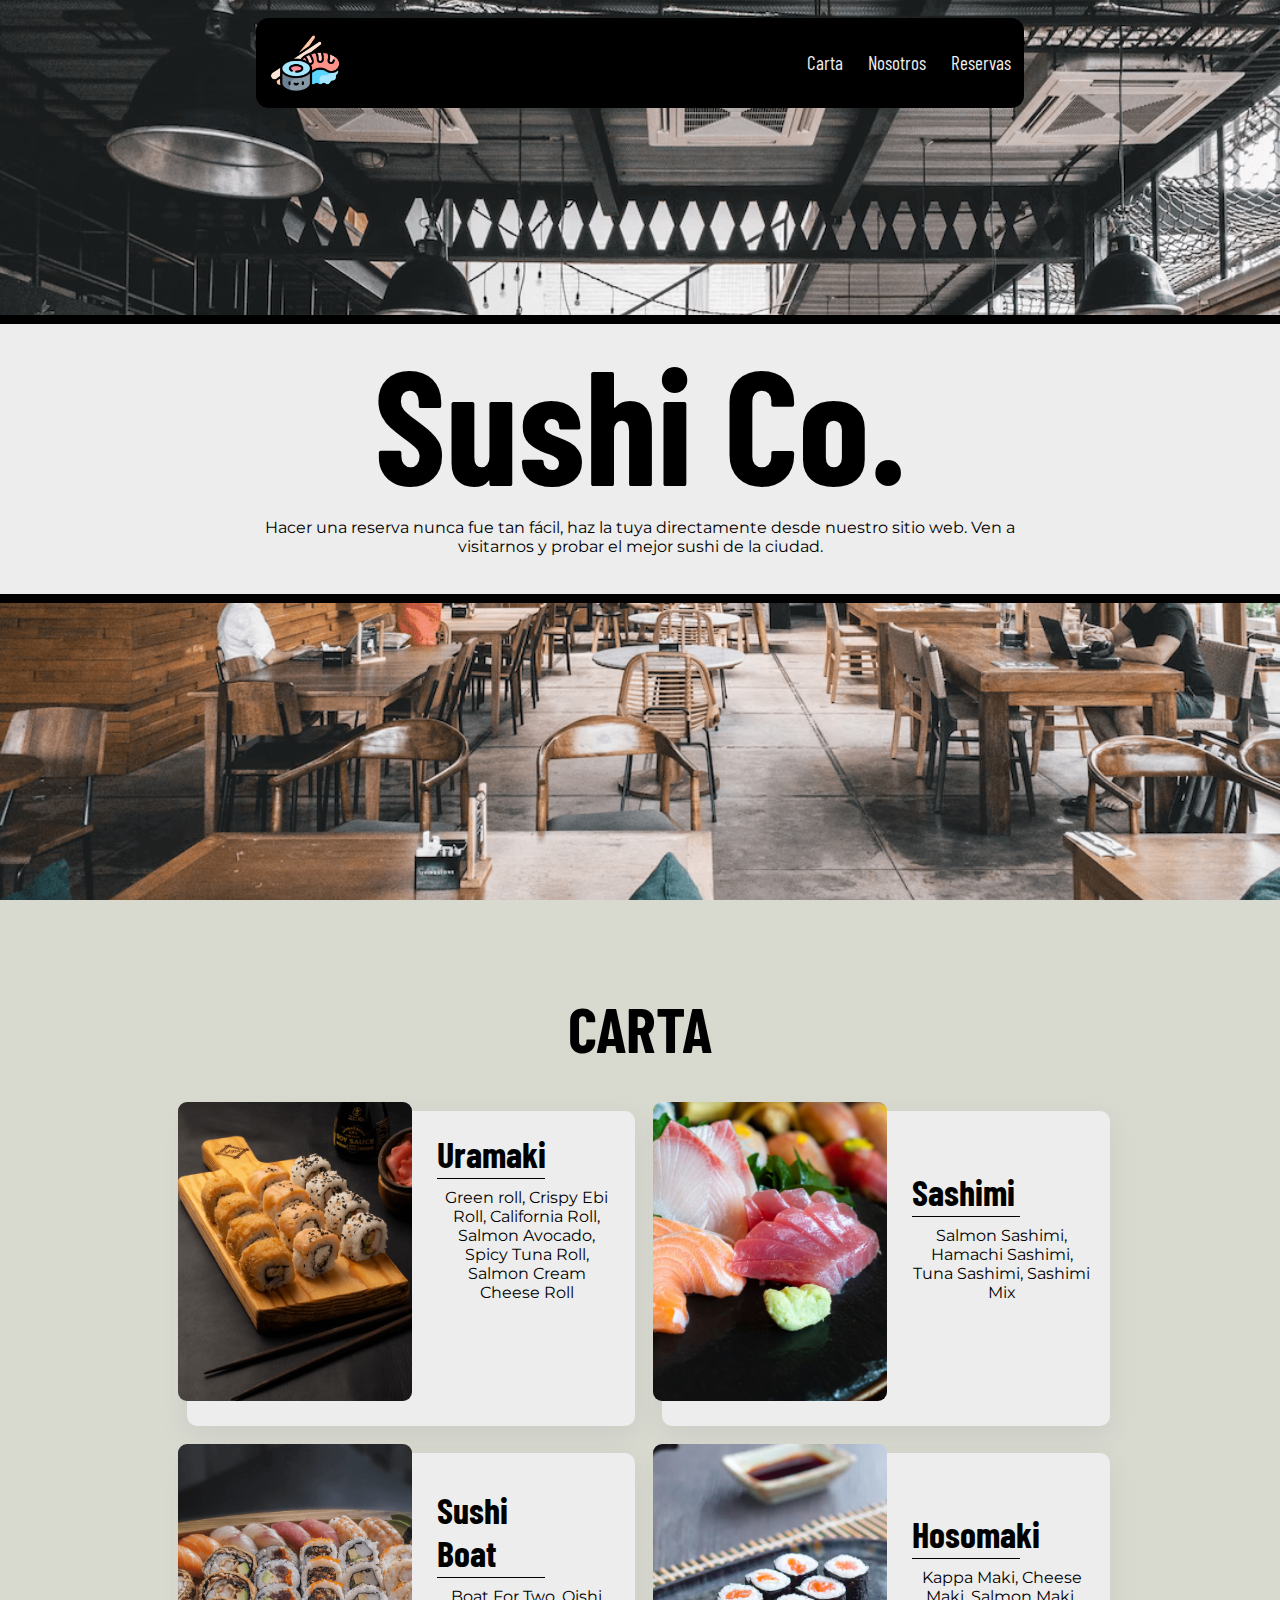
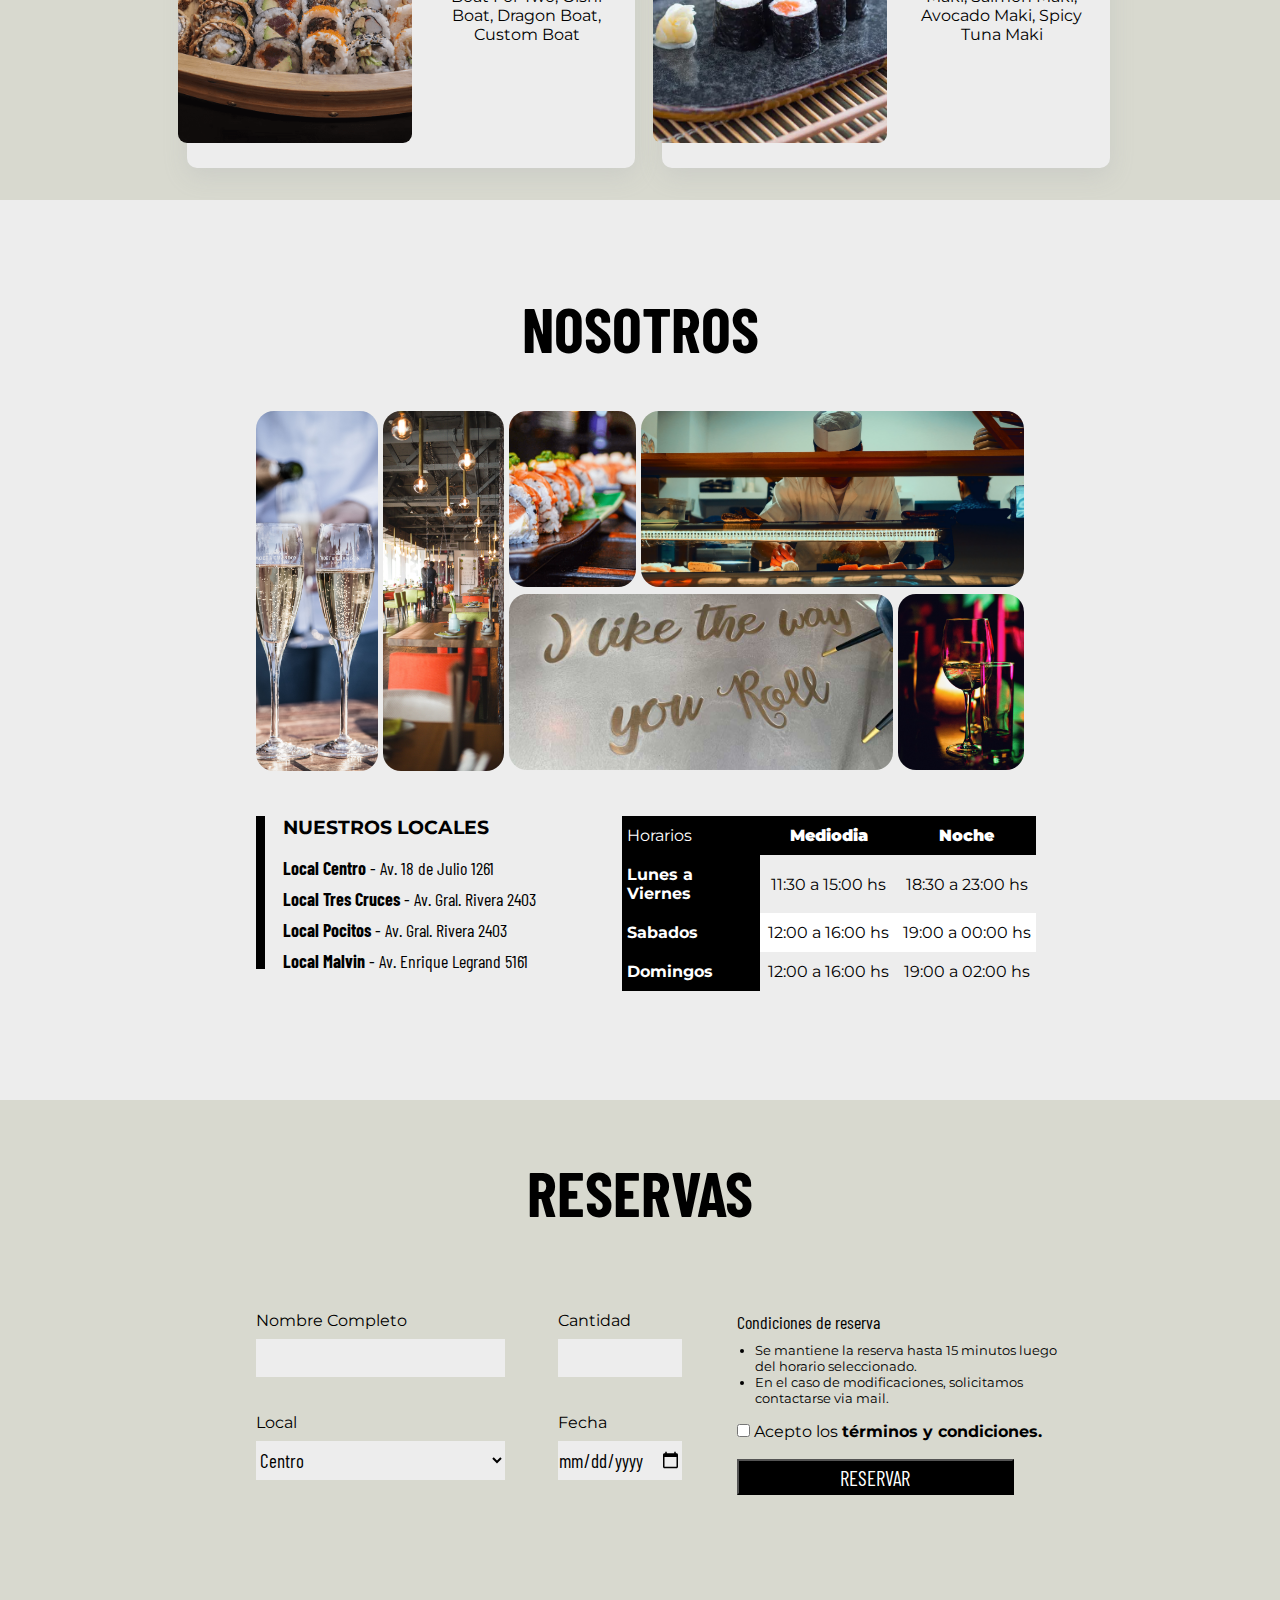
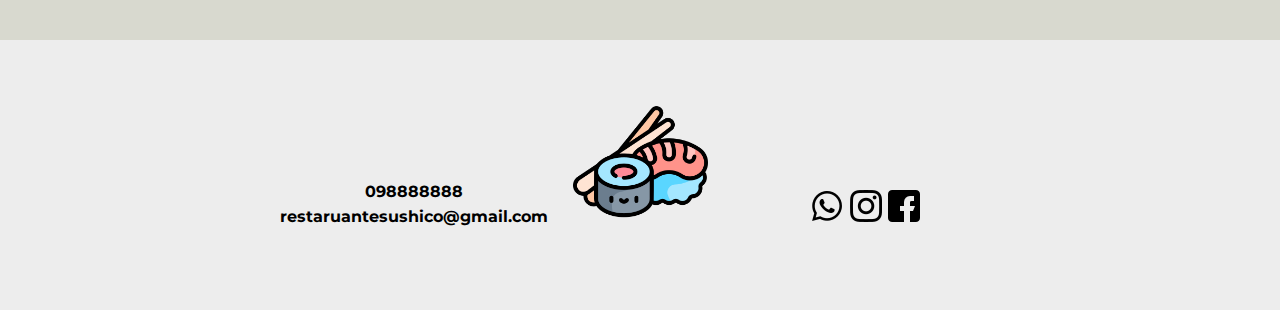
==== index.html @ 06eee98b "borro y dejo solo pagina" ====
<!DOCTYPE html>
<html lang="en">
<head>
  <meta charset="UTF-8">
  <meta http-equiv="X-UA-Compatible" content="IE=edge">
  <meta name="viewport" content="width=device-width, initial-scale=1.0">
  <link href="./css/styles.css" rel="stylesheet" type="text/css">
  <link href="https://fonts.googleapis.com/css2?family=Barlow+Condensed:wght@500;600&family=Montserrat:wght@200;300;400&display=swap" rel="stylesheet">
  <title>Sushi Co.</title>
  <link rel="icon" type="image/x-icon" href="./images/favicon.png">
</head>
<body>
    <section id="seccion1" class="seccion">
      <div class="contenedor">
        <nav>
          <a href="#seccion1">
            <img src="./images/favicon.png" alt="Logo de la empresa" title="Logo de la empresa">
          </a>
          <ul>
            <li>
              <a href="#seccion2">Carta</a>
            </li>
            <li>
              <a href="#seccion3">Nosotros</a>
            </li>
            <li>
              <a href="#seccion4">Reservas</a>
            </li>
          </ul>
        </nav>
        <h1>
          Sushi Co.
        </h1>
        <p>Hacer una reserva nunca fue tan fácil, haz la tuya directamente desde nuestro sitio web. Ven a visitarnos y probar el mejor sushi de la ciudad.</p>
      </div>
      <div id="franja">

      </div>
    </section>
    <section id="seccion2" class="seccion">
      <div class="contenedor">
        <h1>
          CARTA
        </h1>
        <div class="grid-productos">
          <article class="producto">
            <div class="producto-img">
              <img src="./images/uramaki.png" alt="Imagen ejemplo de sushi uramaki" title="Uramaki"">
            </div>
            <div class="producto-info">
              <h2>
                Uramaki
              </h2>
              <p>
                Green roll, Crispy Ebi Roll, California Roll, Salmon Avocado, Spicy Tuna Roll, Salmon Cream Cheese Roll
              </p>
            </div>
          </article>
          <article class="producto">
            <div class="producto-img">
              <img src="./images/sashimi.jpg" alt="Imagen ejemplo de sushi sashimi" title="Sashimi"">
            </div>
            <div class="producto-info">
              <h2>
                Sashimi
              </h2>
              <p>
                Salmon Sashimi, Hamachi Sashimi, Tuna Sashimi, Sashimi Mix
              </p>
            </div>            
          </article>
          <article class="producto">
            <div class="producto-img">
              <img src="./images/sushiboat.png" alt="Imagen ejemplo de nuestro barco de suhi" title="Sushi boat">
            </div>
            <div class="producto-info">
              <h2>
                Sushi Boat
              </h2>
              <p>
                Boat For Two, Oishi Boat, Dragon Boat, Custom Boat
              </p>
            </div>            
          </article>
          <article class="producto">
            <div class="producto-img">
              <img src="./images/hosomaki.png" alt="Imagen ejemplo de sushi hosomaki" title="Hosomaki">
            </div>
            <div class="producto-info">
              <h2>
                Hosomaki
              </h2>
              <p>
                Kappa Maki, Cheese Maki, Salmon Maki, Avocado Maki, Spicy Tuna Maki
              </p>
            </div>            
          </article>
        </div>
      </div>
    </section>
    <section id="seccion3" class="seccion">
      <div class="contenedor">
        <h1>
          NOSOTROS
        </h1>
        <section id="seccion3-sub1" class="sub-seccion">
          <div id="celda1">
            <div id="item1">
              <img src="./images/nos1.jpg" alt="Foto de dos copas de champagne">
            </div>
            <div id="item2">
              <img src="./images/nos2.jpg" alt="Foto de uno de nuestros restaurantes">
            </div>
          </div>
          <div id="celda2">
            <div id="item3">
              <img src="./images/nos3.png" alt="Foto de nuestro sushi">
            </div>
            <div id="item4">
              <img src="./images/nos4.jpg" alt="Foto de nuestra cocina">
            </div>
            <div id="item5">
              <img src="./images/nos5.jpg" alt="Foto de una decoracion en el piso de uno de nuestros restaurantes">
            </div>
            <div id="item6">
              <img src="./images/nos6.jpg" alt="Foto de una copa con champagne">
            </div>
          </div>
        </section>
        <section id="seccion3-sub2" class="sub-seccion">
          <div id="seccion3-sub2-item1">
            <h3>NUESTROS LOCALES</h3>
            <ul>
              <li><strong>Local Centro</strong> - Av. 18 de Julio 1261</li>
              <li><strong>Local Tres Cruces</strong> - Av. Gral. Rivera 2403</li>
              <li><strong>Local Pocitos</strong> - Av. Gral. Rivera 2403</li>
              <li><strong>Local Malvin</strong> - Av. Enrique Legrand 5161</li>
            </ul>
          </div>
          <div id="seccion3-sub2-item2">
            <table>
              <thead>
                <tr>
                  <th class="horariosTitulo fondoNegro"> Horarios</th>
                  <th class="fondoNegro"><strong>Mediodia</strong></th>
                  <th class="fondoNegro"><strong>Noche</strong></th>
                </tr>
              </thead>
              <tbody>
                <tr>
                  <td class="fondoNegro"><strong>Lunes a Viernes</strong></td>
                  <td class="horario">11:30 a 15:00 hs</td>
                  <td class="horario">18:30 a 23:00 hs</td>
                </tr>
                <tr>
                  <td class="fondoNegro"><strong>Sabados</strong></td>
                  <td class="horario" style="background-color: white;">12:00 a 16:00 hs</td>
                  <td class="horario" style="background-color: white;">19:00 a 00:00 hs</td>
                </tr>
                <tr>
                  <td class="fondoNegro"><strong>Domingos</strong></td>
                  <td class="horario">12:00 a 16:00 hs</td>
                  <td class="horario">19:00 a 02:00 hs</td>
                </tr>
              </tbody>
              </table>
          </div>
        </section>
      </div>
    </section>
    <section id="seccion4" class="seccion"> 
      <div class="contenedor">
        <h1>
          RESERVAS
        </h1>
        <section class="reserva">
          <form>
            <div class="form">
              <div class="item">
                <label for="nombre">Nombre Completo</label>
                <br>
                <input type="text" name="nombreCliente" id="nombre" required>
              </div>
              <div class="item">
                <label for="cantidad">Cantidad</label>
                <br>
                <input type="number" name="cantidadReserva" id="cantidad" required>
              </div>
              <div class="item">
                <label for="local">Local</label>
                <br>
                <select name="localReserva" id="local">
                  <option value="local1">Centro</option>
                  <option value="local2">Tres Cruces</option>
                  <option value="local3">Pocitos</option>
                  <option value="local4">Malvin</option>
                </select>
              </div>
              <div class="item">
                <label for="fecha">Fecha</label>
                <br>
                <input type="date" name="fechaReserva" id="fecha" required>
              </div>       
            </div>

            <div class="condiciones">
              <p>Condiciones de reserva</p>
              <ul>
                <li>Se mantiene la reserva hasta 15 minutos luego del horario seleccionado.</li>
                <li>En el caso de modificaciones, solicitamos contactarse via mail.</li>
              </ul>
              <input type="checkbox" name="aceptaTerminos" id="terminos">
              <label for="terminos">Acepto los <strong>términos y condiciones.</strong></label>
              <br>
              <button>
                RESERVAR
              </button>
            </div>
          </form>
        </section>
      </div>
    </section>
</body>
<footer>
  <div class="contenedor">
    <div class="datosContacto">
      <p><strong>098888888</strong></p>
      <p><strong>restaruantesushico@gmail.com</strong></p>
    </div>
    <div class="logoEmpresa">
      <a href="#seccion1">
        <img src="./images/favicon.png" alt="Logo de la empresa" title="Logo de la empresa">
      </a>
    </div>
    <div class="redesSociales">
      <div class="footerImg">
        <img src="./images/facebook.png" alt="Logotipo de facebook">
      </div>
      <div class="footerImg">
        <img src="./images/instagram.png" alt="Logotipo de instagram">
      </div>
      <div class="footerImg">
        <img src="./images/whatsapp.png" alt="Logotipo de whatsapp">
      </div>
    </div>
  </div>
</footer>
</html>
---- css/styles.css ----
* {
  margin: 0;
  padding: 0;
}

h1, h2, li {
  font-family: 'Barlow Condensed', sans-serif;
}

p, h3, table * {
  font-family: 'Montserrat', sans-serif;
}

.seccion{
  width: 100%;
  height: 100vh;
}

#seccion4 {
  height: 60vh;

}

footer {
  height: 30vh;
  background-color: #EDEDED;
}

.contenedor {
  height: 100%;
  width: 60vw;
  margin: auto;
}

#seccion1, #seccion3{
  background-color: #EDEDED;
 }
 
 #seccion2, #seccion4{
  background-color: #D8D9CF;
 }

nav {
  width: 60vw;
  height: 10vh;
  position: relative;
  top: 2vh;
  background-color: #000000;
  border-radius: 1vw;
  font-size: larger;
}

nav img {
  height: 80%;
  margin: auto 1vw;
}

nav img, nav ul{
  position: absolute;
  top: 0;
  bottom: 0;
}

nav ul {
  height: 50%;
  width: 30%;
  right: 0;
  margin: auto 0;
  text-align: center;
}

a {
  color: #EDEDED;
  text-decoration: none;
}

a:hover{
  color: #FF8787;
}

nav ul li {
  list-style: none;
  display: inline-block;
  padding: 10px;
}

#seccion1 {
  background-image: url("/images/background.png");
  background-size: cover;
}

#franja {
  position: absolute;
  top: 35vh;
  height: 30vh;
  width: 100%;
  background-color: #EDEDED;
  border-top: 1vh solid black;
  border-bottom: 1vh solid black;
}

#seccion1 p {
  z-index: 1;
  position: relative;
  top: 26%;
  text-align: center;
}

#seccion1 h1 {
  z-index: 1;
  position: relative;
  top: 26%;
  text-align: center;
  font-size: 18vh;
}

#seccion2 h1, #seccion3 h1, #seccion4 h1 {
  width: 100%;
  position: relative;
  top: 10%;
  text-align: center;
  font-size: 7vh;
}

.grid-productos {
  position: relative;
  top: 15%;
  left: -9%;
  display: grid;
  grid-template-columns: 35vw 35vw;
  grid-template-rows: 35vh 35vh;
  gap: 3vh 3vh;
}

.producto {
  display: inline-block;
  background-color: #EDEDED;
  border-radius: 10px;
  box-shadow: rgba(149, 157, 165, 0.2) 0px 8px 24px;
}

.producto-img img {
 height: 95%;
 width: 95%;
 margin: -1vh;
 object-fit: cover;
 border-radius: 1vh;
} 

.producto-img {
  display: inline-block;
  width: 55%;
  height: 100%;
}

.producto-info {
  width: 40%;
  display: inline-block;
  text-align: center;
  position: relative;
  top: -30%;
}

.producto-info h2 {
  width: 60%;
  text-align: left;
  font-weight: bolder;
  font-size: 4vh;
  border-bottom: 1px solid black;
  padding-bottom: 3px;
}

.producto-info p {
  width: 100%;
  margin-top: 1vh;
}

#seccion3-sub1 {
  height: 40vh;
  width: 60vw;
  position: relative;
  top: 15%;
  display: flex;
}

#celda1 {
  height: 100%;
  width: 33%;
  display: grid;
  grid-template-columns: 48% 48%;
  gap: 2%;
}

#celda2 {
  height: 100%;
  width: 67%;
  display: inline-flex;
  flex-wrap: wrap;
}

#item3, #item6 {
  height: 49%;
  width: 24.5%;
}

#item3, #item5{
  margin-right: 1%;
}

#item3, #item4 {
  margin-bottom: 1%;
}

#item4, #item5 { 
  height: 49%;
  width: 74.5%;
}

.sub-seccion img {
  height: 100%;
  width: 100%;
  object-fit: cover;
  border-radius: 2vh;
}

#item5 img {
  object-position: 10% 20%;
}

#item4 img {
  object-position: 0 90%;
}

#seccion3-sub2 {
  height: 17vh;
  width: 60vw;
  position: relative;
  top: 20%;
  display: inline-flex;
} 

#seccion3-sub2-item1 {
  height: 100%;
  width: 40%;
  border-left: 1vh solid black;
}

#seccion3-sub2-item1 h3 {
  margin-left: 2vh;
}

#seccion3-sub2-item1 li {
  list-style: none;
  margin-bottom: 1vh;
  font-size: large;
}

#seccion3-sub2-item1 ul {
  margin-left: 2vh;
  margin-top: 2vh;
}

#seccion3-sub2-item2 table {
  height: 100%;
  position: relative;
  left: 12%;
  border-spacing: 0;
  color: white;
}

#seccion3-sub2-item2 td {
  padding: 10px 5px;
}

#seccion3-sub2-item2 th {
  width: 10vw;
  padding: 10px 5px;
}

.horariosTitulo {
  font-weight: 400;
  text-align: left;
}

.fondoNegro {
  background-color: black;
}

.horario {
  color: black;
  text-align: center;
  font-size: medium;
}

.reserva {
  height: 40%;
  width: 100%;
  display: inline;
  position: relative;
  top: 25%;
}

.reserva .form {
  height: 20vh;
  width: 60%;
  float: left;
  display: grid;
  grid-template-columns: 60% 30%;
  gap: 2vw;
}

.reserva .form label {
  font-family: 'Montserrat', sans-serif;
  font-size: medium;
}

.reserva .form input,  .reserva .form select{
  height: 50%;
  width: 90%;
  margin-top: 1vh;
  font-family: 'Barlow Condensed', sans-serif;
  font-size: larger;
  background-color: #EDEDED;
  border-style: none;
}

.reserva .condiciones {
  height: 20vh;
  width: 40%;
  float: right;
  position: relative;
  left: 5%;
}

.reserva .condiciones p {
  margin: 0 0 1vh -2vh;
  font-family: 'Barlow Condensed', sans-serif;
  font-size: large;
}

.reserva .condiciones li {
  font-family: 'Montserrat', sans-serif;
  font-size: small;
}

.reserva .condiciones input {
  margin: 2vh 0 0 -2vh;
  accent-color: black;
}

.reserva .condiciones label {
  font-family: 'Montserrat', sans-serif;
  font-size: medium;
}

.reserva .condiciones button {
  height: 4vh;
  width: 90%;
  margin: 2vh 0 0 -2vh;
  background-color: black;
  color: white;
  font-family: 'Barlow Condensed', sans-serif;
  font-size: 2.3vh;
  cursor: pointer;
}

footer .contenedor {
  display: flex;
}

.datosContacto, .redesSociales {
  display: flex;
  width: 50%;
  height: 70%;
}

.datosContacto {
  flex-direction: column;
  justify-content: end;
  align-items: center;
}

.redesSociales {
  flex-direction: row-reverse;
  justify-content: center;
  align-items: flex-end;
}

.logoEmpresa img {
  margin-top: 40%;
  height: 50%;
}

.datosContacto p {
  text-align: center;
  margin: 1%;
}

.footerImg {
  margin: 1%;
}
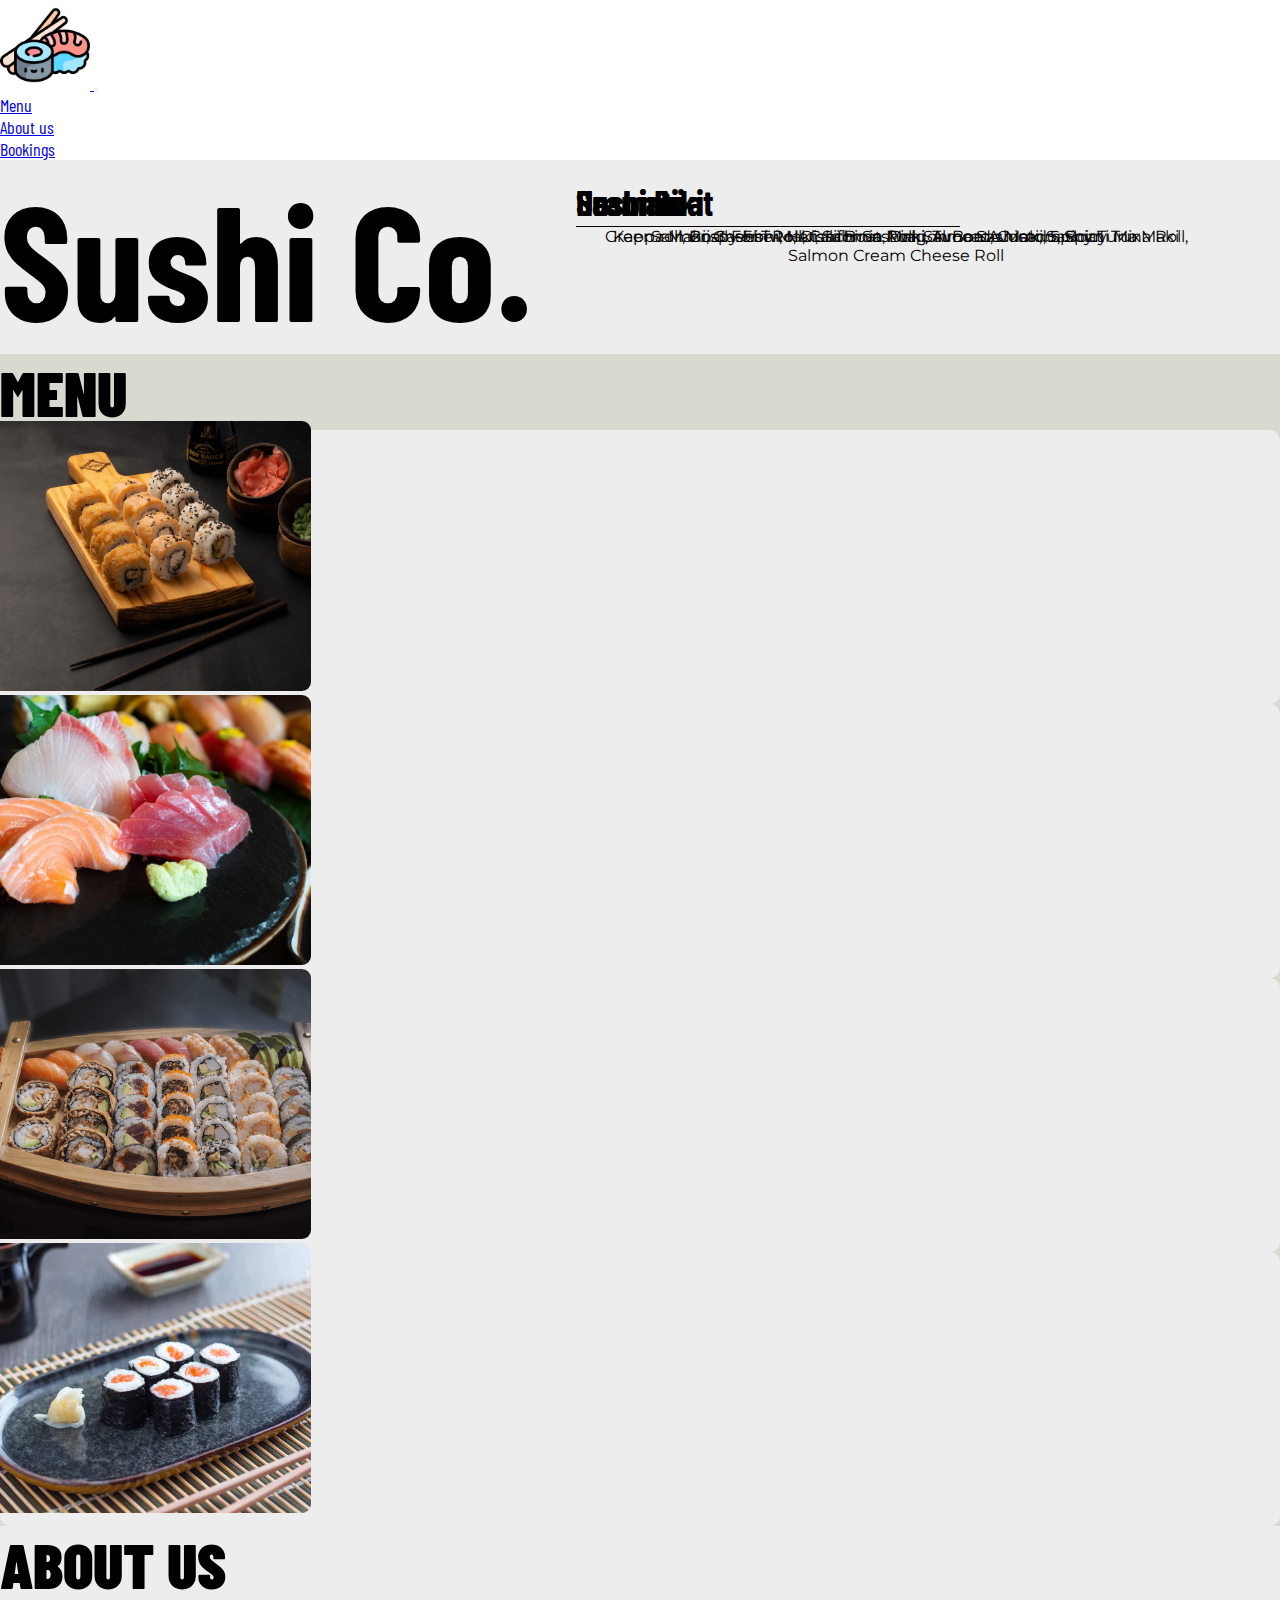
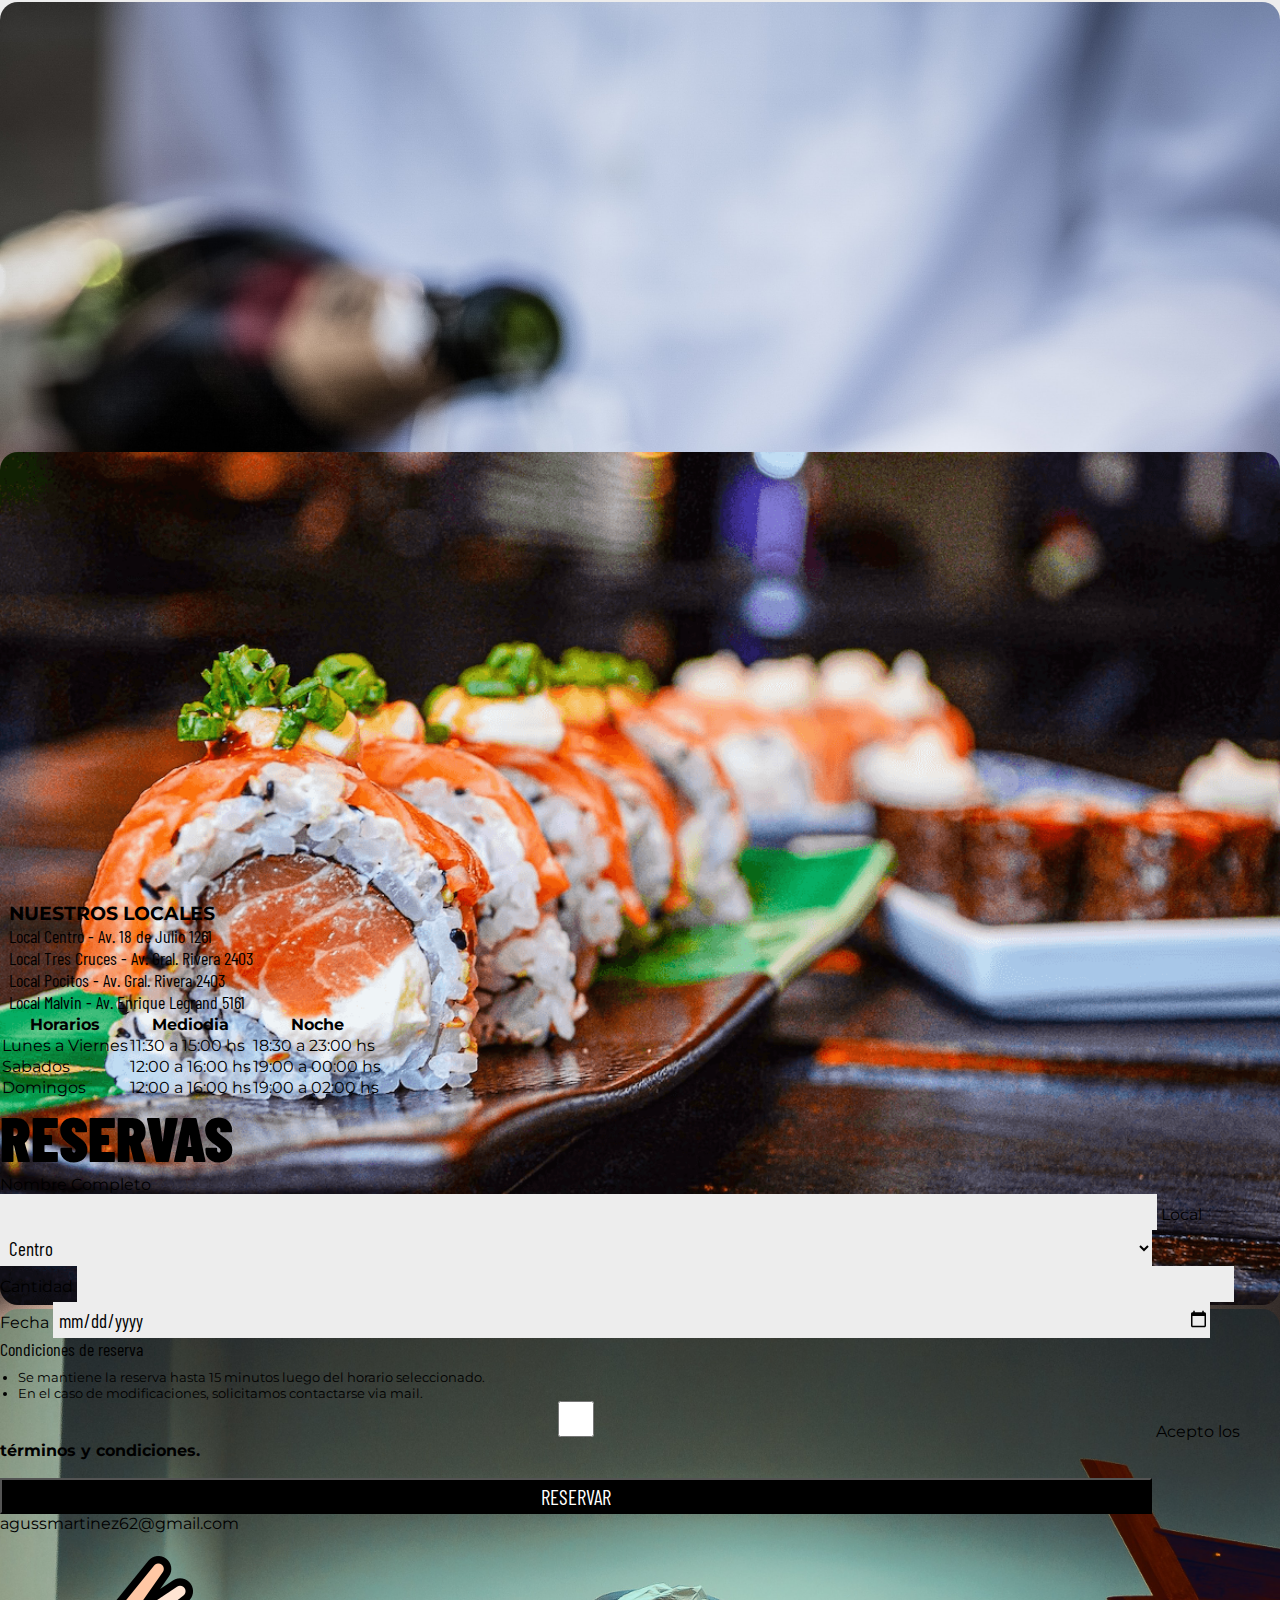
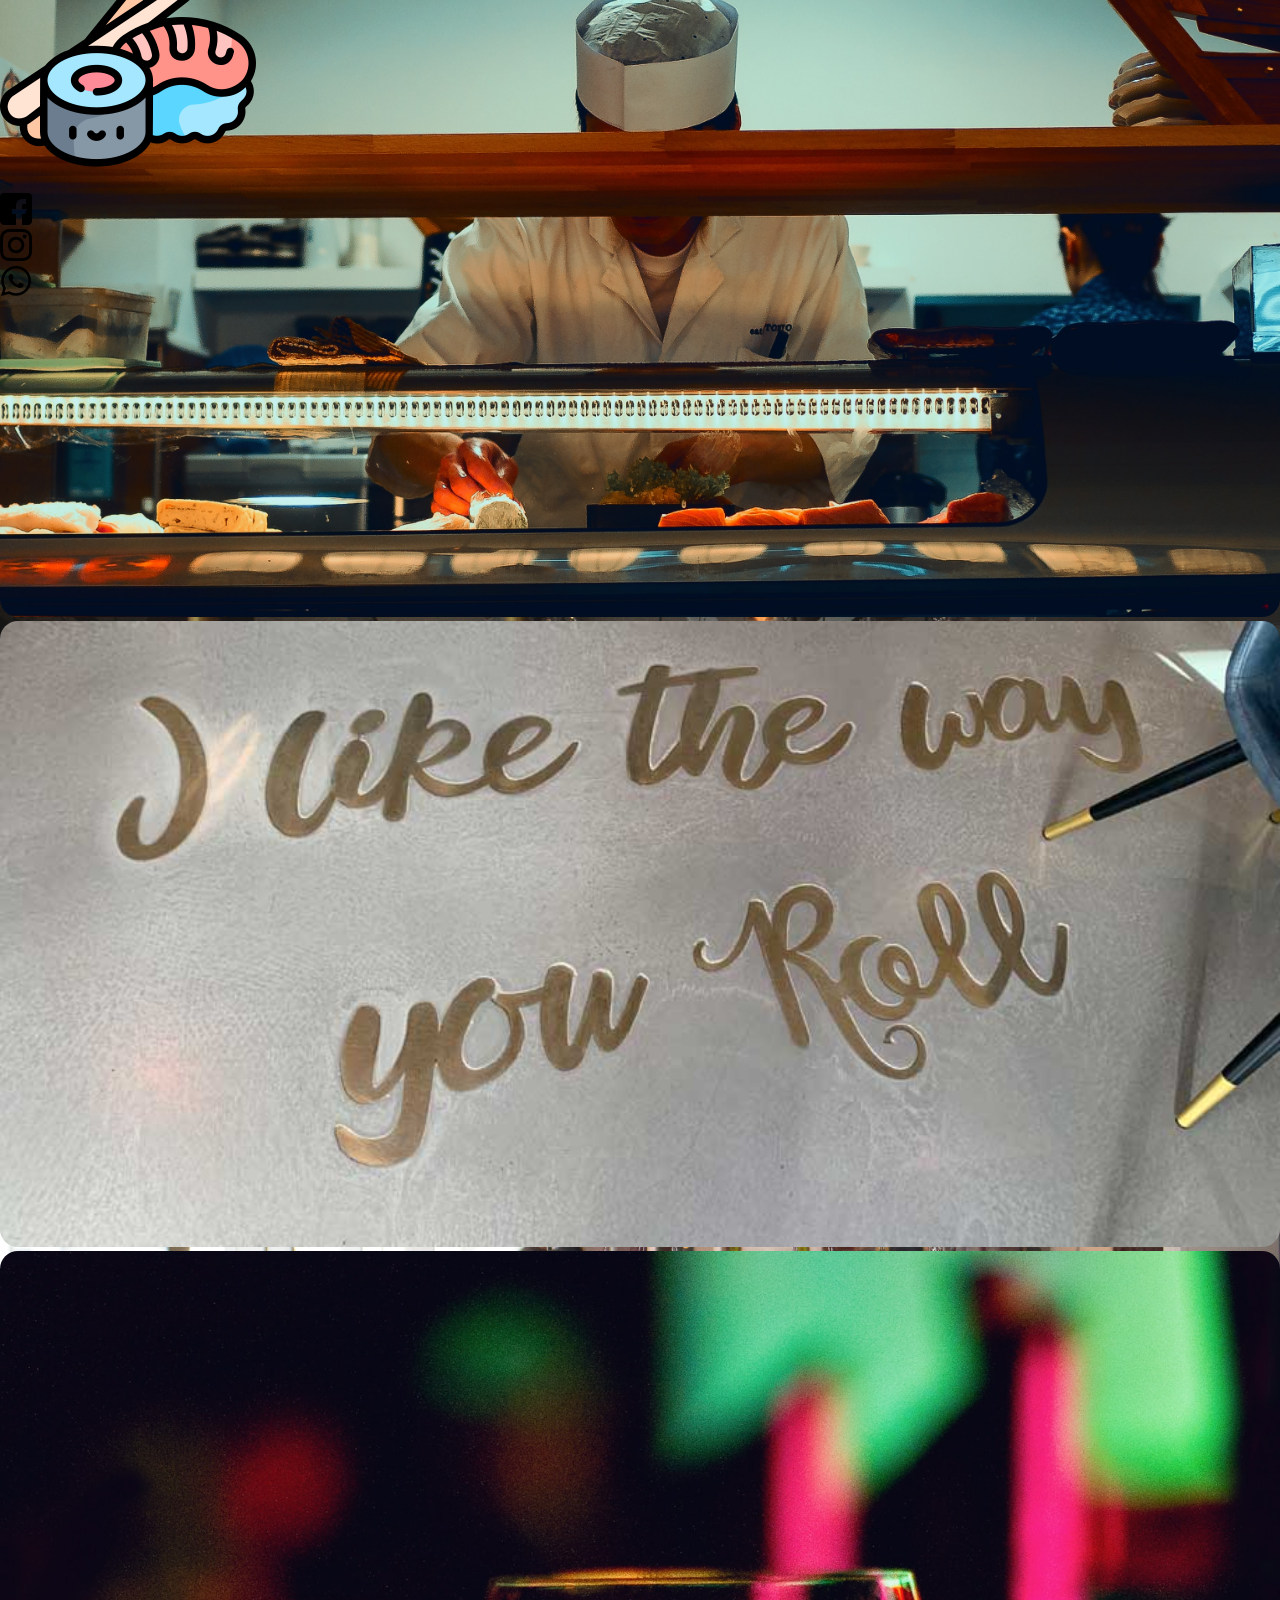
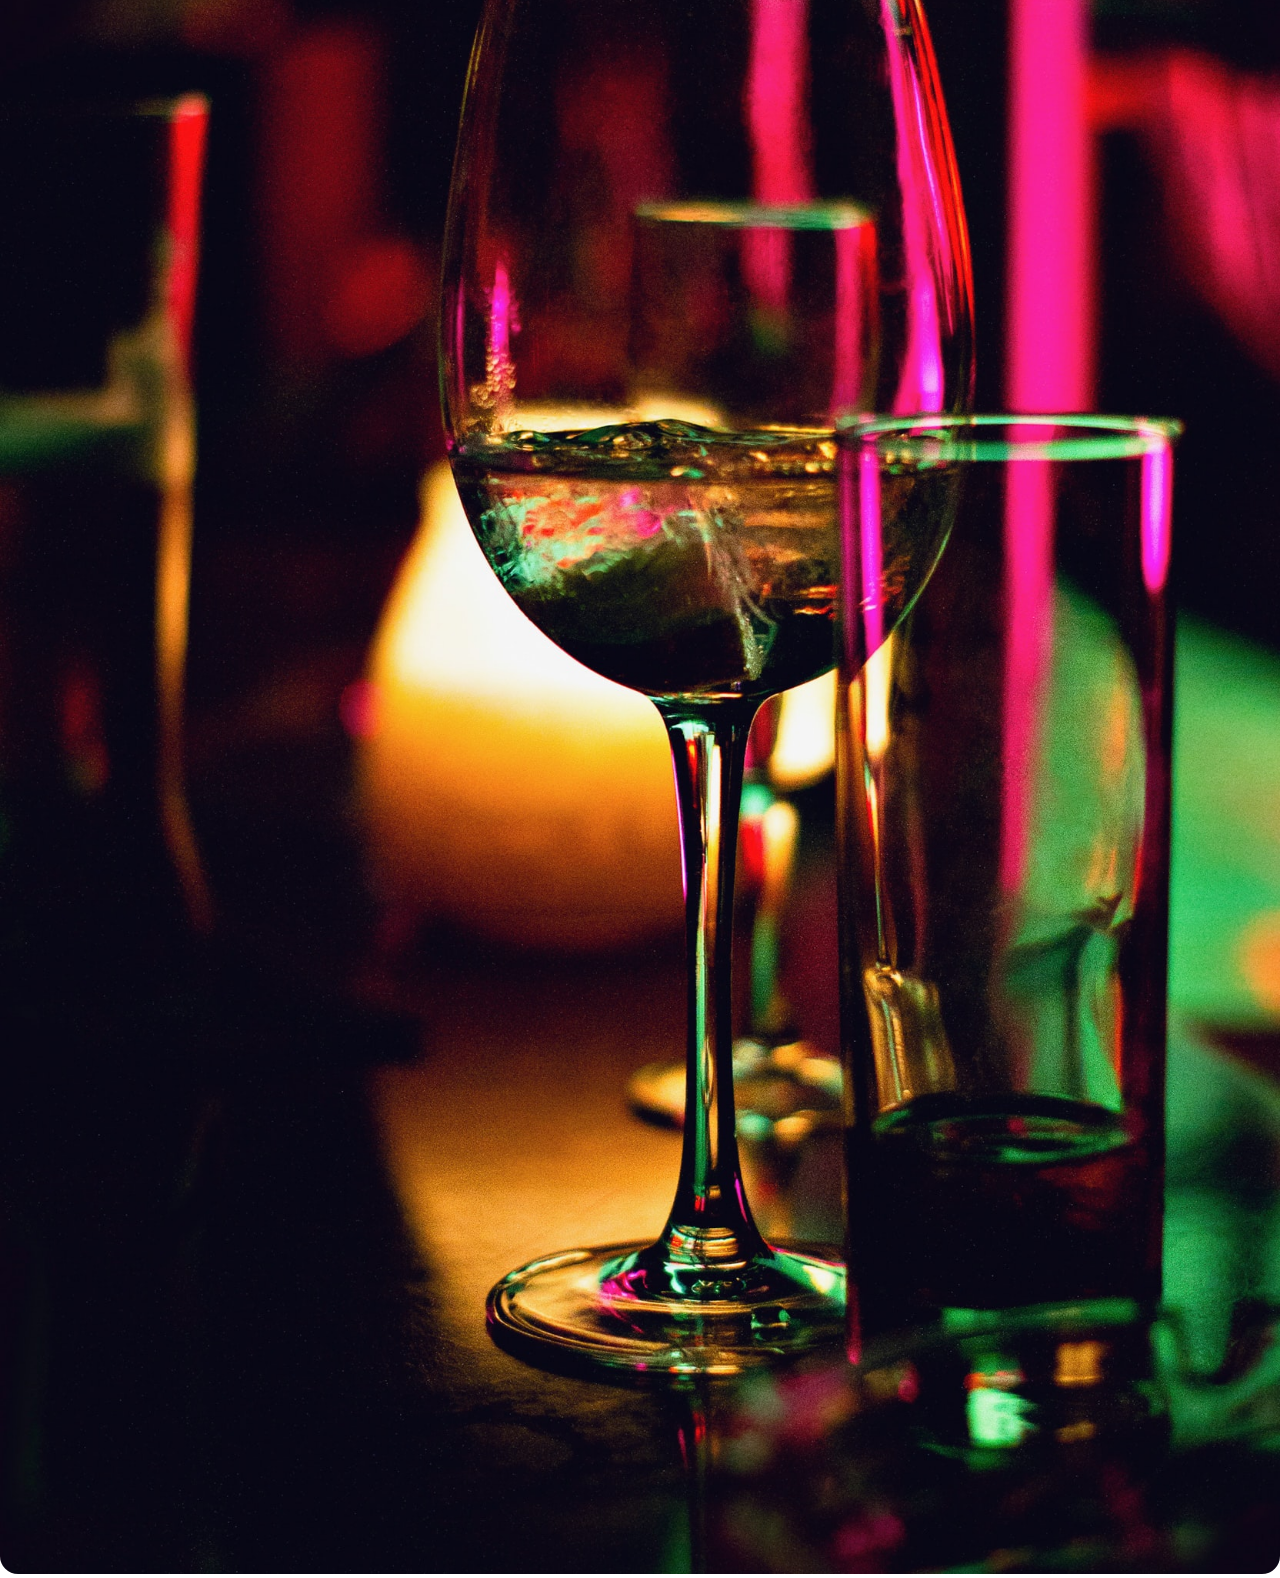
==== commit 54e00009: "termino responsive" ====
--- a/index.html
+++ b/index.html
@@ -4,245 +4,246 @@
   <meta charset="UTF-8">
   <meta http-equiv="X-UA-Compatible" content="IE=edge">
   <meta name="viewport" content="width=device-width, initial-scale=1.0">
-  <link href="./css/styles.css" rel="stylesheet" type="text/css">
+  <meta name="description" content="Agustin Martinez Portfolio" />
+  <meta name="author" content="Agustin Martinez" />
+  <link rel="preconnect" href="https://fonts.googleapis.com" />
+
+  <link rel="stylesheet" href="https://cdn.jsdelivr.net/npm/bootstrap@5.2.3/dist/css/bootstrap.min.css" integrity="sha384-rbsA2VBKQhggwzxH7pPCaAqO46MgnOM80zW1RWuH61DGLwZJEdK2Kadq2F9CUG65" crossorigin="anonymous">
+  <link rel="stylesheet" href="https://cdn.jsdelivr.net/npm/bootstrap-icons@1.8.1/font/bootstrap-icons.css" />
+  <link rel="stylesheet" href="./css/styles.css" type="text/css">
+
   <link href="https://fonts.googleapis.com/css2?family=Barlow+Condensed:wght@500;600&family=Montserrat:wght@200;300;400&display=swap" rel="stylesheet">
   <title>Sushi Co.</title>
+  
   <link rel="icon" type="image/x-icon" href="./images/favicon.png">
 </head>
-<body>
-    <section id="seccion1" class="seccion">
-      <div class="contenedor">
-        <nav>
-          <a href="#seccion1">
-            <img src="./images/favicon.png" alt="Logo de la empresa" title="Logo de la empresa">
-          </a>
-          <ul>
-            <li>
-              <a href="#seccion2">Carta</a>
-            </li>
-            <li>
-              <a href="#seccion3">Nosotros</a>
-            </li>
-            <li>
-              <a href="#seccion4">Reservas</a>
-            </li>
+<body class="d-flex flex-column h-100">
+  <nav class="navbar navbar-expand-md pt-3 position-absolute w-100">
+    <div id="nav" class="container w-75 px-5 bg-black rounded-5">
+        <a class="navbar-brand" href="index.html"><img src="./images/favicon.png" class="img-fluid" alt="image containing company logo" title="company logo"> </a>
+        <button class="navbar-toggler bg-light" type="button" data-bs-toggle="collapse" data-bs-target="#navbarSupportedContent" aria-controls="navbarSupportedContent" aria-expanded="false" aria-label="Toggle navigation"><span class="navbar-toggler-icon"></span></button>
+        <div class="collapse navbar-collapse" id="navbarSupportedContent">
+          <ul class="navbar-nav ms-auto mb-2 mb-md-0 small fw-bolder">
+            <li class="nav-item px-2 px-lg-4"><a id="nav-link" class="nav-link text-light" href="#menu">Menu</a></li>
+            <li class="nav-item px-2 px-lg-4"><a class="nav-link text-light" href="#aboutus">About us</a></li>
+            <li class="nav-item px-2 px-lg-4"><a class="nav-link text-light" href="#bookings">Bookings</a></li>
           </ul>
-        </nav>
-        <h1>
-          Sushi Co.
-        </h1>
-        <p>Hacer una reserva nunca fue tan fácil, haz la tuya directamente desde nuestro sitio web. Ven a visitarnos y probar el mejor sushi de la ciudad.</p>
-      </div>
-      <div id="franja">
-
-      </div>
-    </section>
-    <section id="seccion2" class="seccion">
-      <div class="contenedor">
-        <h1>
-          CARTA
-        </h1>
-        <div class="grid-productos">
-          <article class="producto">
-            <div class="producto-img">
-              <img src="./images/uramaki.png" alt="Imagen ejemplo de sushi uramaki" title="Uramaki"">
-            </div>
-            <div class="producto-info">
-              <h2>
-                Uramaki
-              </h2>
-              <p>
-                Green roll, Crispy Ebi Roll, California Roll, Salmon Avocado, Spicy Tuna Roll, Salmon Cream Cheese Roll
-              </p>
-            </div>
-          </article>
-          <article class="producto">
-            <div class="producto-img">
-              <img src="./images/sashimi.jpg" alt="Imagen ejemplo de sushi sashimi" title="Sashimi"">
-            </div>
-            <div class="producto-info">
-              <h2>
-                Sashimi
-              </h2>
-              <p>
-                Salmon Sashimi, Hamachi Sashimi, Tuna Sashimi, Sashimi Mix
-              </p>
-            </div>            
-          </article>
-          <article class="producto">
-            <div class="producto-img">
-              <img src="./images/sushiboat.png" alt="Imagen ejemplo de nuestro barco de suhi" title="Sushi boat">
-            </div>
-            <div class="producto-info">
-              <h2>
-                Sushi Boat
-              </h2>
-              <p>
-                Boat For Two, Oishi Boat, Dragon Boat, Custom Boat
-              </p>
-            </div>            
-          </article>
-          <article class="producto">
-            <div class="producto-img">
-              <img src="./images/hosomaki.png" alt="Imagen ejemplo de sushi hosomaki" title="Hosomaki">
-            </div>
-            <div class="producto-info">
-              <h2>
-                Hosomaki
-              </h2>
-              <p>
-                Kappa Maki, Cheese Maki, Salmon Maki, Avocado Maki, Spicy Tuna Maki
-              </p>
-            </div>            
-          </article>
-        </div>
-      </div>
-    </section>
-    <section id="seccion3" class="seccion">
-      <div class="contenedor">
-        <h1>
-          NOSOTROS
-        </h1>
-        <section id="seccion3-sub1" class="sub-seccion">
-          <div id="celda1">
-            <div id="item1">
-              <img src="./images/nos1.jpg" alt="Foto de dos copas de champagne">
-            </div>
-            <div id="item2">
-              <img src="./images/nos2.jpg" alt="Foto de uno de nuestros restaurantes">
-            </div>
-          </div>
-          <div id="celda2">
-            <div id="item3">
-              <img src="./images/nos3.png" alt="Foto de nuestro sushi">
-            </div>
-            <div id="item4">
-              <img src="./images/nos4.jpg" alt="Foto de nuestra cocina">
-            </div>
-            <div id="item5">
-              <img src="./images/nos5.jpg" alt="Foto de una decoracion en el piso de uno de nuestros restaurantes">
-            </div>
-            <div id="item6">
-              <img src="./images/nos6.jpg" alt="Foto de una copa con champagne">
-            </div>
-          </div>
-        </section>
-        <section id="seccion3-sub2" class="sub-seccion">
-          <div id="seccion3-sub2-item1">
-            <h3>NUESTROS LOCALES</h3>
-            <ul>
-              <li><strong>Local Centro</strong> - Av. 18 de Julio 1261</li>
-              <li><strong>Local Tres Cruces</strong> - Av. Gral. Rivera 2403</li>
-              <li><strong>Local Pocitos</strong> - Av. Gral. Rivera 2403</li>
-              <li><strong>Local Malvin</strong> - Av. Enrique Legrand 5161</li>
+        </div>
+    </div>
+  </nav>
+  <header class="vh-100 d-flex flex-column vh-100 justify-content-center align-items-center">
+    <div class="d-flex flex-column justify-content-center align-items-center h-25 w-100 border-top border-bottom border-dark border-5">
+      <h1>Sushi Co.</h1>
+    </div>
+  </header>
+  <section id="menu">
+    <h1 class="col text-center py-5">
+      MENU
+    </h1>
+    <div class="container">
+      <div class="row row-cols-1 row-cols-lg-2 mb-lg-4 flex-lg-nowrap gap-3">
+        <article class="card col mb-4 mb-lg-0 d-inline-block p-0">
+          <div class="producto-img float-start">
+            <img class="img-fluid align-baseline" src="./images/uramaki.png" alt="Imagen ejemplo de sushi uramaki" title="Uramaki">
+          </div>
+          <div class="producto-info float-end">
+            <h2>
+              Uramaki
+            </h2>
+            <p>
+              Green roll, Crispy Ebi Roll, California Roll, Salmon Avocado, Spicy Tuna Roll, Salmon Cream Cheese Roll
+            </p>
+          </div>
+        </article>
+        <article class="card col mb-4 mb-lg-0 d-inline-block p-0">
+          <div class="producto-img float-start">
+            <img class="img-fluid align-baseline" src="./images/sashimi.jpg" alt="Imagen ejemplo de sushi sashimi" title="Sashimi">
+          </div>
+          <div class="producto-info float-end">
+            <h2>
+              Sashimi
+            </h2>
+            <p>
+              Salmon Sashimi, Hamachi Sashimi, Tuna Sashimi, Sashimi Mix
+            </p>
+          </div>  
+        </article>
+      </div>
+
+      <div class="row row-cols-1 row-cols-lg-2 mb-5 flex-lg-nowrap gap-3">
+        <article class="card col mb-4 mb-lg-0 d-inline-block p-0">
+          <div class="producto-img float-start">
+            <img class="img-fluid align-baseline" src="./images/sushiboat.png" alt="Imagen ejemplo de nuestro barco de suhi" title="Sushi boat">
+          </div>
+          <div class="producto-info float-end">
+            <h2>
+              Sushi Boat
+            </h2>
+            <p>
+              Boat For Two, Oishi Boat, Dragon Boat, Custom Boat
+            </p>
+          </div> 
+        </article>
+        <article class="card col mb-5 mb-lg-0 d-inline-block p-0">
+          <div class="producto-img float-start">
+            <img class="img-fluid align-baseline" src="./images/hosomaki.png" alt="Imagen ejemplo de sushi hosomaki" title="Hosomaki">
+          </div>
+          <div class="producto-info float-end">
+            <h2>
+              Hosomaki
+            </h2>
+            <p>
+              Kappa Maki, Cheese Maki, Salmon Maki, Avocado Maki, Spicy Tuna Maki
+            </p>
+          </div>
+        </article>
+      </div>
+      
+    </div>
+    
+  </section>
+  <section id="aboutus" class="">
+    <h1 class="col text-center py-5">
+      ABOUT US
+    </h1>
+    <div class="container">
+      <div class="row">
+        <div class="col-12 col-lg-4 row mb-4 mb-lg-0">
+          <div class="col-6">
+            <img class="img-fluid h-100" src="./images/nos1.jpg" alt="Two champagne glasses">
+          </div>
+          <div class="col-6">
+            <img class="img-fluid h-100" src="./images/nos2.jpg" alt="Photo taken in one of our restaurants">
+          </div>
+        </div>
+        <div class="col-12 col-lg-8">
+          <div class="col-12 row h-50 mb-4 mb-lg-0 pb-lg-2">
+            <div class="col-4  h-100">
+              <img class="img-fluid h-100" src="./images/nos3.png" alt="Picture of our sushi">
+            </div>
+            <div class="col-8  h-100">
+              <img class="img-fluid h-100" src="./images/nos4.jpg" alt="Picture of our kitchen">
+            </div>
+          </div>
+          <div class="col-12 row h-50 pt-lg-2">
+            <div class="col-8  h-100">
+              <img class="img-fluid h-100" src="./images/nos5.jpg" alt="Floor decoration in one of our restaurants">
+            </div>
+            <div class="col-4 h-100">
+              <img class="img-fluid h-100" src="./images/nos6.jpg" alt="Champagne glass picture">
+            </div>
+          </div>
+        </div>
+      </div>
+      <div class="row my-5">
+        <div class="row">
+          <div id="nuestros-locales" class="col-12 col-lg-6 d-flex flex-column justify-content-between mt-3 mt-lg-0 mb-sm-5 mb-lg-0 ms-sm-2 ms-lg-0">
+            <h3 class="fw-bolder">NUESTROS LOCALES</h3>
+            <ul class="list-unstyled mb-0">
+              <li class="fw-bolder">Local Centro - Av. 18 de Julio 1261</li>
+              <li class="fw-bolder">Local Tres Cruces - Av. Gral. Rivera 2403</li>
+              <li class="fw-bolder">Local Pocitos - Av. Gral. Rivera 2403</li>
+              <li class="fw-bolder">Local Malvin - Av. Enrique Legrand 5161</li>
             </ul>
           </div>
-          <div id="seccion3-sub2-item2">
-            <table>
+          <div class="col-12 col-lg-6">
+            <table class="table table-striped">
               <thead>
                 <tr>
-                  <th class="horariosTitulo fondoNegro"> Horarios</th>
-                  <th class="fondoNegro"><strong>Mediodia</strong></th>
-                  <th class="fondoNegro"><strong>Noche</strong></th>
+                  <th class="bg-black text-light"> Horarios</th>
+                  <th class="bg-black text-light fw-bolder">Mediodia</th>
+                  <th class="bg-black text-light fw-bolder">Noche</th>
                 </tr>
               </thead>
               <tbody>
                 <tr>
-                  <td class="fondoNegro"><strong>Lunes a Viernes</strong></td>
-                  <td class="horario">11:30 a 15:00 hs</td>
-                  <td class="horario">18:30 a 23:00 hs</td>
-                </tr>
-                <tr>
-                  <td class="fondoNegro"><strong>Sabados</strong></td>
-                  <td class="horario" style="background-color: white;">12:00 a 16:00 hs</td>
-                  <td class="horario" style="background-color: white;">19:00 a 00:00 hs</td>
-                </tr>
-                <tr>
-                  <td class="fondoNegro"><strong>Domingos</strong></td>
-                  <td class="horario">12:00 a 16:00 hs</td>
-                  <td class="horario">19:00 a 02:00 hs</td>
+                  <td class="bg-black text-light fw-bolder">Lunes a Viernes</td>
+                  <td class="">11:30 a 15:00 hs</td>
+                  <td class="">18:30 a 23:00 hs</td>
+                </tr>
+                <tr>
+                  <td class="bg-black text-light fw-bolder">Sabados</td>
+                  <td class="">12:00 a 16:00 hs</td>
+                  <td class="">19:00 a 00:00 hs</td>
+                </tr>
+                <tr>
+                  <td class="bg-black text-light fw-bolder">Domingos</td>
+                  <td class="">12:00 a 16:00 hs</td>
+                  <td class="">19:00 a 02:00 hs</td>
                 </tr>
               </tbody>
-              </table>
-          </div>
-        </section>
-      </div>
-    </section>
-    <section id="seccion4" class="seccion"> 
-      <div class="contenedor">
-        <h1>
-          RESERVAS
-        </h1>
-        <section class="reserva">
-          <form>
-            <div class="form">
-              <div class="item">
-                <label for="nombre">Nombre Completo</label>
-                <br>
-                <input type="text" name="nombreCliente" id="nombre" required>
-              </div>
-              <div class="item">
-                <label for="cantidad">Cantidad</label>
-                <br>
-                <input type="number" name="cantidadReserva" id="cantidad" required>
-              </div>
-              <div class="item">
-                <label for="local">Local</label>
-                <br>
-                <select name="localReserva" id="local">
-                  <option value="local1">Centro</option>
-                  <option value="local2">Tres Cruces</option>
-                  <option value="local3">Pocitos</option>
-                  <option value="local4">Malvin</option>
-                </select>
-              </div>
-              <div class="item">
-                <label for="fecha">Fecha</label>
-                <br>
-                <input type="date" name="fechaReserva" id="fecha" required>
-              </div>       
-            </div>
-
-            <div class="condiciones">
-              <p>Condiciones de reserva</p>
-              <ul>
-                <li>Se mantiene la reserva hasta 15 minutos luego del horario seleccionado.</li>
-                <li>En el caso de modificaciones, solicitamos contactarse via mail.</li>
-              </ul>
-              <input type="checkbox" name="aceptaTerminos" id="terminos">
+            </table>
+          </div>
+        </div>
+      </div>
+    </div>
+  </section>
+  <section id="bookings" class="">
+    <h1 class="col text-center py-5">
+      RESERVAS
+    </h1>
+    <div class="container">
+        <form class="row mb-5">
+          <div class="col-8 col-lg-5 d-flex flex-column justify-content-between mb-5 mb-lg-0">
+            <label for="nombre">Nombre Completo</label>
+            <input class="mb-5" type="text" name="nombreCliente" id="nombre" required>
+
+            <label for="local">Local</label>
+            <select name="localReserva" id="local">
+              <option value="local1">Centro</option>
+              <option value="local2">Tres Cruces</option>
+              <option value="local3">Pocitos</option>
+              <option value="local4">Malvin</option>
+            </select>
+          </div>
+          <div class="col-4 col-lg-2 d-flex flex-column justify-content-between mb-5 mb-lg-0">
+            <label for="cantidad">Cantidad</label>
+            <input class="mb-5" type="number" name="cantidadReserva" id="cantidad" required>
+
+            <label for="fecha">Fecha</label>
+            <input type="date" name="fechaReserva" id="fecha" required>
+          </div>
+          <div class="col-12 col-lg-5">
+            <p class="fw-bolder mb-0">Condiciones de reserva</p>
+            <ul class="fw-normal">
+              <li>Se mantiene la reserva hasta 15 minutos luego del horario seleccionado.</li>
+              <li>En el caso de modificaciones, solicitamos contactarse via mail.</li>
+            </ul>
+            <div class="d-flex align-items-center">
+              <input class="w-auto me-2" type="checkbox" name="aceptaTerminos" id="terminos">
               <label for="terminos">Acepto los <strong>términos y condiciones.</strong></label>
-              <br>
-              <button>
-                RESERVAR
-              </button>
-            </div>
-          </form>
-        </section>
-      </div>
-    </section>
+            </div>
+            <br>
+            <button>
+              RESERVAR
+            </button>
+        </form>
+    </div>
+  </section>
+  <footer id="footer" class="">
+    <div class="container">
+      <div class="row text-center d-flex mb-2">
+        <div class="col-sm-12 col-md-6 col-lg-4 d-flex flex-column justify-content-end align-items-center mt-sm-5 mt-lg-0">
+          <p class="fw-bolder">agussmartinez62@gmail.com</p>
+        </div>
+        <div class="d-none d-lg-flex justify-content-center align-items-end col-lg-4 h-100">
+          <a class="h-75" href="#nav">
+            <img class="h-100" src="./images/favicon.png" alt="Logo de la empresa" title="Logo de la empresa">
+          </a>
+        </div>
+        <div class="d-none d-md-flex col-md-6 col-lg-4 justify-content-center align-items-end">
+          <div class="m-2">
+            <img src="./images/facebook.png" alt="Logotipo de facebook">
+          </div>
+          <div class="m-2">
+            <img src="./images/instagram.png" alt="Logotipo de instagram">
+          </div>
+          <div class="m-2">
+            <img src="./images/whatsapp.png" alt="Logotipo de whatsapp">
+          </div>
+      </div>
+    </div>
+  </footer>
+  <script src="https://cdn.jsdelivr.net/npm/bootstrap@5.2.3/dist/js/bootstrap.bundle.min.js"></script>
 </body>
-<footer>
-  <div class="contenedor">
-    <div class="datosContacto">
-      <p><strong>098888888</strong></p>
-      <p><strong>restaruantesushico@gmail.com</strong></p>
-    </div>
-    <div class="logoEmpresa">
-      <a href="#seccion1">
-        <img src="./images/favicon.png" alt="Logo de la empresa" title="Logo de la empresa">
-      </a>
-    </div>
-    <div class="redesSociales">
-      <div class="footerImg">
-        <img src="./images/facebook.png" alt="Logotipo de facebook">
-      </div>
-      <div class="footerImg">
-        <img src="./images/instagram.png" alt="Logotipo de instagram">
-      </div>
-      <div class="footerImg">
-        <img src="./images/whatsapp.png" alt="Logotipo de whatsapp">
-      </div>
-    </div>
-  </div>
-</footer>
 </html>--- a/css/styles.css
+++ b/css/styles.css
@@ -1,164 +1,75 @@
 * {
   margin: 0;
   padding: 0;
+}
+
+body{
+  min-width:700px;
 }
 
 h1, h2, li {
   font-family: 'Barlow Condensed', sans-serif;
 }
 
-p, h3, table * {
+p, h3, table *, #bookings label {
   font-family: 'Montserrat', sans-serif;
 }
 
-.seccion{
-  width: 100%;
-  height: 100vh;
+li {
+  font-size: 2vh;
 }
 
-#seccion4 {
-  height: 60vh;
-
+header h1 {
+  font-size: 10vh;
+  font-weight: bold;
+  color: black;
 }
 
-footer {
-  height: 30vh;
+nav .img-fluid {
+  height: 10vh;
+}
+
+#menu .img-fluid {
+  object-fit: cover;
+  border-radius: 1vh;
+  position: relative;
+  top: -1vh;
+  left: -1vh;
+} 
+
+#aboutus, #footer, header div, #menu article {
   background-color: #EDEDED;
 }
 
-.contenedor {
-  height: 100%;
-  width: 60vw;
-  margin: auto;
+#menu, #bookings {
+  background-color: #D8D9CF;
 }
 
-#seccion1, #seccion3{
-  background-color: #EDEDED;
- }
- 
- #seccion2, #seccion4{
-  background-color: #D8D9CF;
- }
-
-nav {
-  width: 60vw;
-  height: 10vh;
-  position: relative;
-  top: 2vh;
-  background-color: #000000;
-  border-radius: 1vw;
-  font-size: larger;
+section > h1 {
+  font-size: 7vh;
+  font-weight: 900;
 }
 
-nav img {
-  height: 80%;
-  margin: auto 1vw;
-}
-
-nav img, nav ul{
-  position: absolute;
-  top: 0;
-  bottom: 0;
-}
-
-nav ul {
-  height: 50%;
-  width: 30%;
-  right: 0;
-  margin: auto 0;
-  text-align: center;
-}
-
-a {
-  color: #EDEDED;
-  text-decoration: none;
-}
-
-a:hover{
-  color: #FF8787;
-}
-
-nav ul li {
-  list-style: none;
-  display: inline-block;
-  padding: 10px;
-}
-
-#seccion1 {
-  background-image: url("/images/background.png");
-  background-size: cover;
-}
-
-#franja {
-  position: absolute;
-  top: 35vh;
-  height: 30vh;
-  width: 100%;
-  background-color: #EDEDED;
-  border-top: 1vh solid black;
-  border-bottom: 1vh solid black;
-}
-
-#seccion1 p {
-  z-index: 1;
-  position: relative;
-  top: 26%;
-  text-align: center;
-}
-
-#seccion1 h1 {
-  z-index: 1;
-  position: relative;
-  top: 26%;
-  text-align: center;
-  font-size: 18vh;
-}
-
-#seccion2 h1, #seccion3 h1, #seccion4 h1 {
-  width: 100%;
-  position: relative;
-  top: 10%;
-  text-align: center;
-  font-size: 7vh;
-}
-
-.grid-productos {
-  position: relative;
-  top: 15%;
-  left: -9%;
-  display: grid;
-  grid-template-columns: 35vw 35vw;
-  grid-template-rows: 35vh 35vh;
-  gap: 3vh 3vh;
-}
-
-.producto {
-  display: inline-block;
-  background-color: #EDEDED;
-  border-radius: 10px;
-  box-shadow: rgba(149, 157, 165, 0.2) 0px 8px 24px;
-}
-
-.producto-img img {
- height: 95%;
- width: 95%;
- margin: -1vh;
- object-fit: cover;
- border-radius: 1vh;
-} 
-
-.producto-img {
-  display: inline-block;
-  width: 55%;
+#menu article .producto-img {
+  width: 45%;
   height: 100%;
 }
 
-.producto-info {
-  width: 40%;
+#menu article .producto-info {
+  width: 50%;
+}
+
+#menu article {
+  border-color: #EDEDED;
+  border-radius: 10px;
+}
+
+#menu .producto-info{
   display: inline-block;
+  position: absolute;
+  top: 20%;
+  right: 5%;
   text-align: center;
-  position: relative;
-  top: -30%;
 }
 
 .producto-info h2 {
@@ -170,193 +81,41 @@
   padding-bottom: 3px;
 }
 
-.producto-info p {
+#aboutus img {
+  object-fit: cover;
+  border-radius: 2vh;
   width: 100%;
-  margin-top: 1vh;
 }
 
-#seccion3-sub1 {
-  height: 40vh;
-  width: 60vw;
-  position: relative;
-  top: 15%;
-  display: flex;
+.navbar .navbar-nav > li > a:hover{
+  color: #FF8787 !important; 
 }
 
-#celda1 {
-  height: 100%;
-  width: 33%;
-  display: grid;
-  grid-template-columns: 48% 48%;
-  gap: 2%;
+header {
+  background-image: url("../images/background.png");
+  background-repeat: no-repeat;
+  background-size: cover;
+  background-position: center;
 }
 
-#celda2 {
-  height: 100%;
-  width: 67%;
-  display: inline-flex;
-  flex-wrap: wrap;
-}
-
-#item3, #item6 {
-  height: 49%;
-  width: 24.5%;
-}
-
-#item3, #item5{
-  margin-right: 1%;
-}
-
-#item3, #item4 {
-  margin-bottom: 1%;
-}
-
-#item4, #item5 { 
-  height: 49%;
-  width: 74.5%;
-}
-
-.sub-seccion img {
-  height: 100%;
-  width: 100%;
-  object-fit: cover;
-  border-radius: 2vh;
-}
-
-#item5 img {
-  object-position: 10% 20%;
-}
-
-#item4 img {
-  object-position: 0 90%;
-}
-
-#seccion3-sub2 {
-  height: 17vh;
-  width: 60vw;
-  position: relative;
-  top: 20%;
-  display: inline-flex;
-} 
-
-#seccion3-sub2-item1 {
-  height: 100%;
-  width: 40%;
+#nuestros-locales {
   border-left: 1vh solid black;
 }
 
-#seccion3-sub2-item1 h3 {
-  margin-left: 2vh;
-}
-
-#seccion3-sub2-item1 li {
-  list-style: none;
-  margin-bottom: 1vh;
-  font-size: large;
-}
-
-#seccion3-sub2-item1 ul {
-  margin-left: 2vh;
-  margin-top: 2vh;
-}
-
-#seccion3-sub2-item2 table {
-  height: 100%;
-  position: relative;
-  left: 12%;
-  border-spacing: 0;
-  color: white;
-}
-
-#seccion3-sub2-item2 td {
-  padding: 10px 5px;
-}
-
-#seccion3-sub2-item2 th {
-  width: 10vw;
-  padding: 10px 5px;
-}
-
-.horariosTitulo {
-  font-weight: 400;
-  text-align: left;
-}
-
-.fondoNegro {
-  background-color: black;
-}
-
-.horario {
-  color: black;
-  text-align: center;
-  font-size: medium;
-}
-
-.reserva {
-  height: 40%;
-  width: 100%;
-  display: inline;
-  position: relative;
-  top: 25%;
-}
-
-.reserva .form {
-  height: 20vh;
-  width: 60%;
-  float: left;
-  display: grid;
-  grid-template-columns: 60% 30%;
-  gap: 2vw;
-}
-
-.reserva .form label {
-  font-family: 'Montserrat', sans-serif;
-  font-size: medium;
-}
-
-.reserva .form input,  .reserva .form select{
-  height: 50%;
+#bookings input, #bookings select {
+  height: 4vh;
   width: 90%;
-  margin-top: 1vh;
   font-family: 'Barlow Condensed', sans-serif;
   font-size: larger;
   background-color: #EDEDED;
   border-style: none;
-}
-
-.reserva .condiciones {
-  height: 20vh;
-  width: 40%;
-  float: right;
-  position: relative;
-  left: 5%;
-}
-
-.reserva .condiciones p {
-  margin: 0 0 1vh -2vh;
-  font-family: 'Barlow Condensed', sans-serif;
-  font-size: large;
-}
-
-.reserva .condiciones li {
-  font-family: 'Montserrat', sans-serif;
-  font-size: small;
-}
-
-.reserva .condiciones input {
-  margin: 2vh 0 0 -2vh;
+  padding-left: 5px;
   accent-color: black;
 }
 
-.reserva .condiciones label {
-  font-family: 'Montserrat', sans-serif;
-  font-size: medium;
-}
-
-.reserva .condiciones button {
+#bookings button {
   height: 4vh;
   width: 90%;
-  margin: 2vh 0 0 -2vh;
   background-color: black;
   color: white;
   font-family: 'Barlow Condensed', sans-serif;
@@ -364,38 +123,63 @@
   cursor: pointer;
 }
 
-footer .contenedor {
-  display: flex;
+#bookings li {
+  font-family: 'Montserrat', sans-serif;
+  font-size: small;
 }
 
-.datosContacto, .redesSociales {
-  display: flex;
-  width: 50%;
-  height: 70%;
+#bookings p {
+  margin: 0 0 1vh 0;
+  font-family: 'Barlow Condensed', sans-serif;
+  font-size: large;
 }
 
-.datosContacto {
-  flex-direction: column;
-  justify-content: end;
-  align-items: center;
+#bookings ul {
+  padding-left: 2vh;
+} 
+
+@media (min-width: 576px) {
+  nav .img-fluid {
+    height: 10vh;
+  }
+  #menu .img-fluid {
+    height: 30vh;
+    width: 40vw;
+  }
 }
 
-.redesSociales {
-  flex-direction: row-reverse;
-  justify-content: center;
-  align-items: flex-end;
+@media (min-width: 768px) {
+  header h1 {
+    font-size: 18vh;
+  }
+  #menu .img-fluid {
+    height: 30vh;
+    width: 40vw;
+  }
 }
 
-.logoEmpresa img {
-  margin-top: 40%;
-  height: 50%;
+@media (min-width: 992px) {
+  nav .img-fluid {
+    height: 10vh;
+  }
+  #menu .img-fluid {
+    height: 30vh;
+    width: 40vw;
+  }
+  #aboutus .container > .row > .col-12 {
+    height: 50vh;
+  }
+  footer .container > .row {
+    height: 20vh;
+  }
 }
 
-.datosContacto p {
-  text-align: center;
-  margin: 1%;
-}
-
-.footerImg {
-  margin: 1%;
-}
+@media (min-width: 1200px) {
+  nav .img-fluid {
+    height: 10vh;
+  }
+  #menu .img-fluid {
+    height: 30vh;
+    width: 25vw;
+  }
+}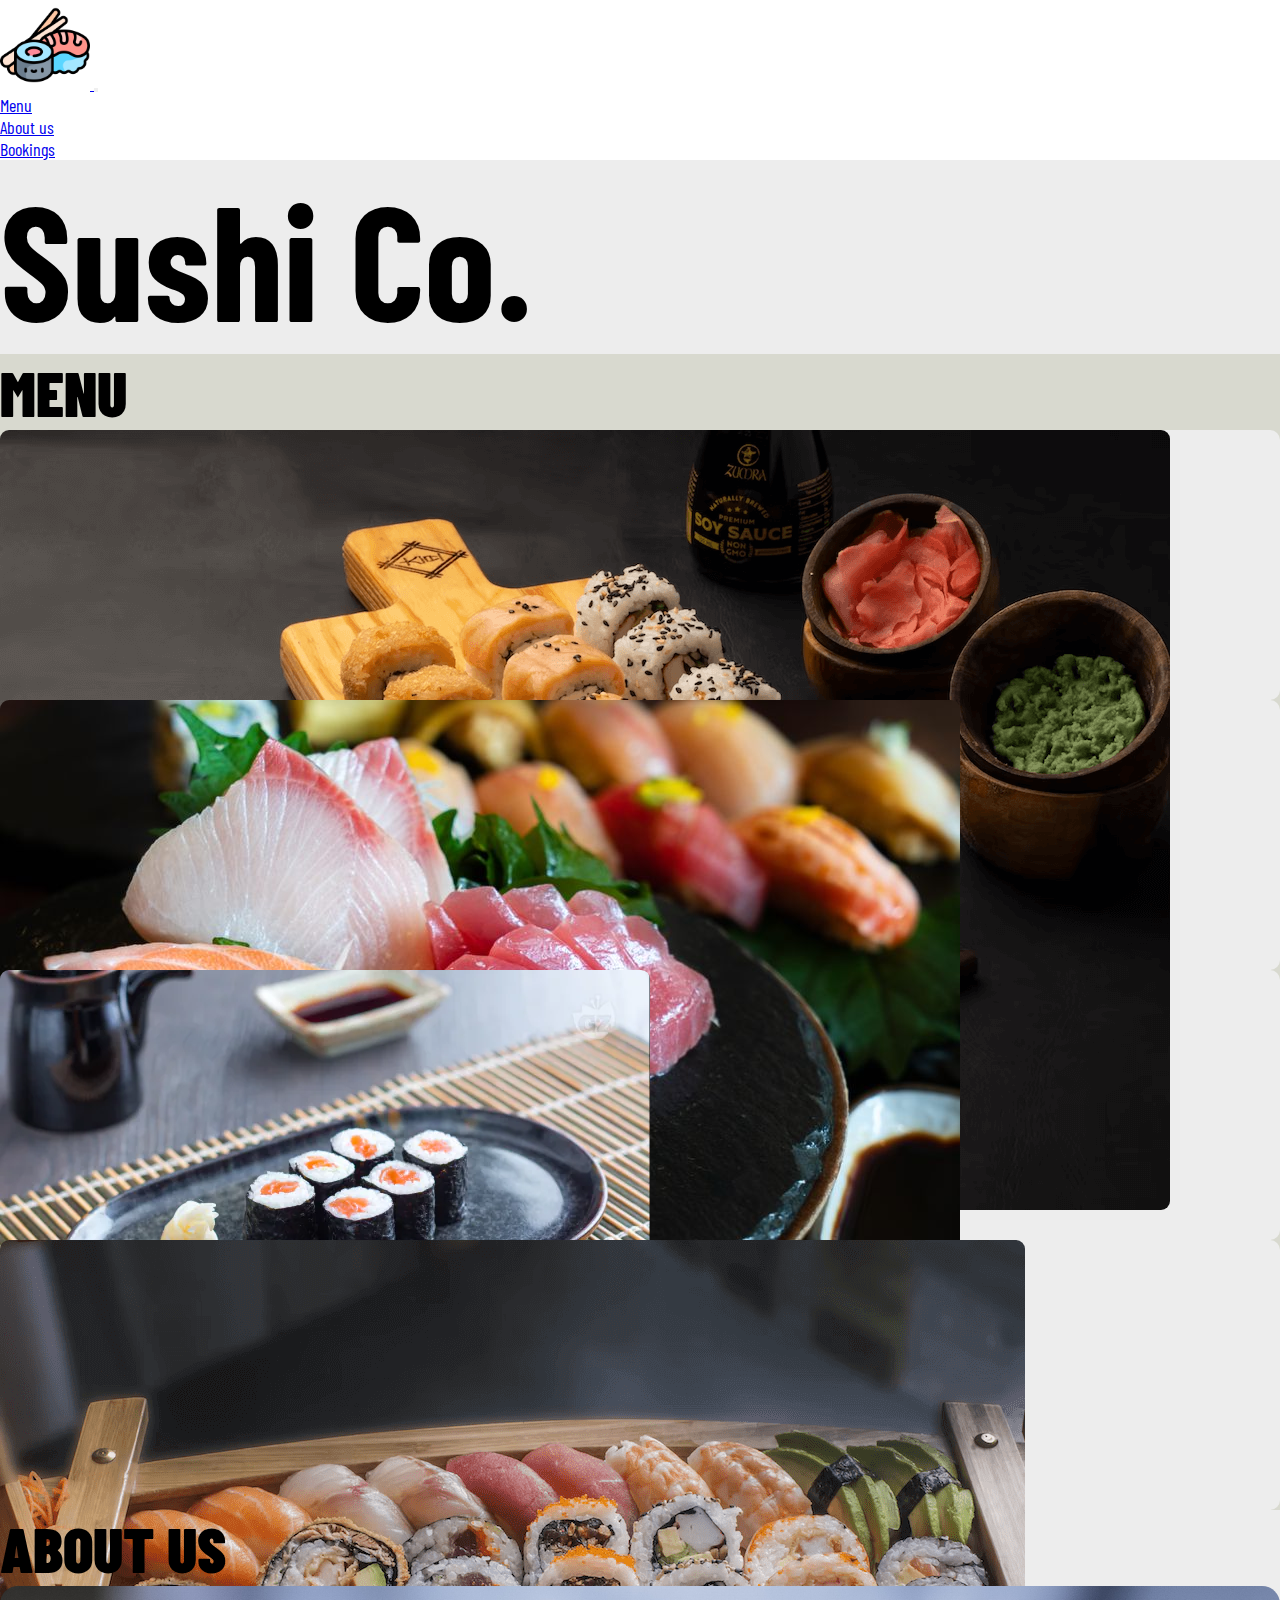
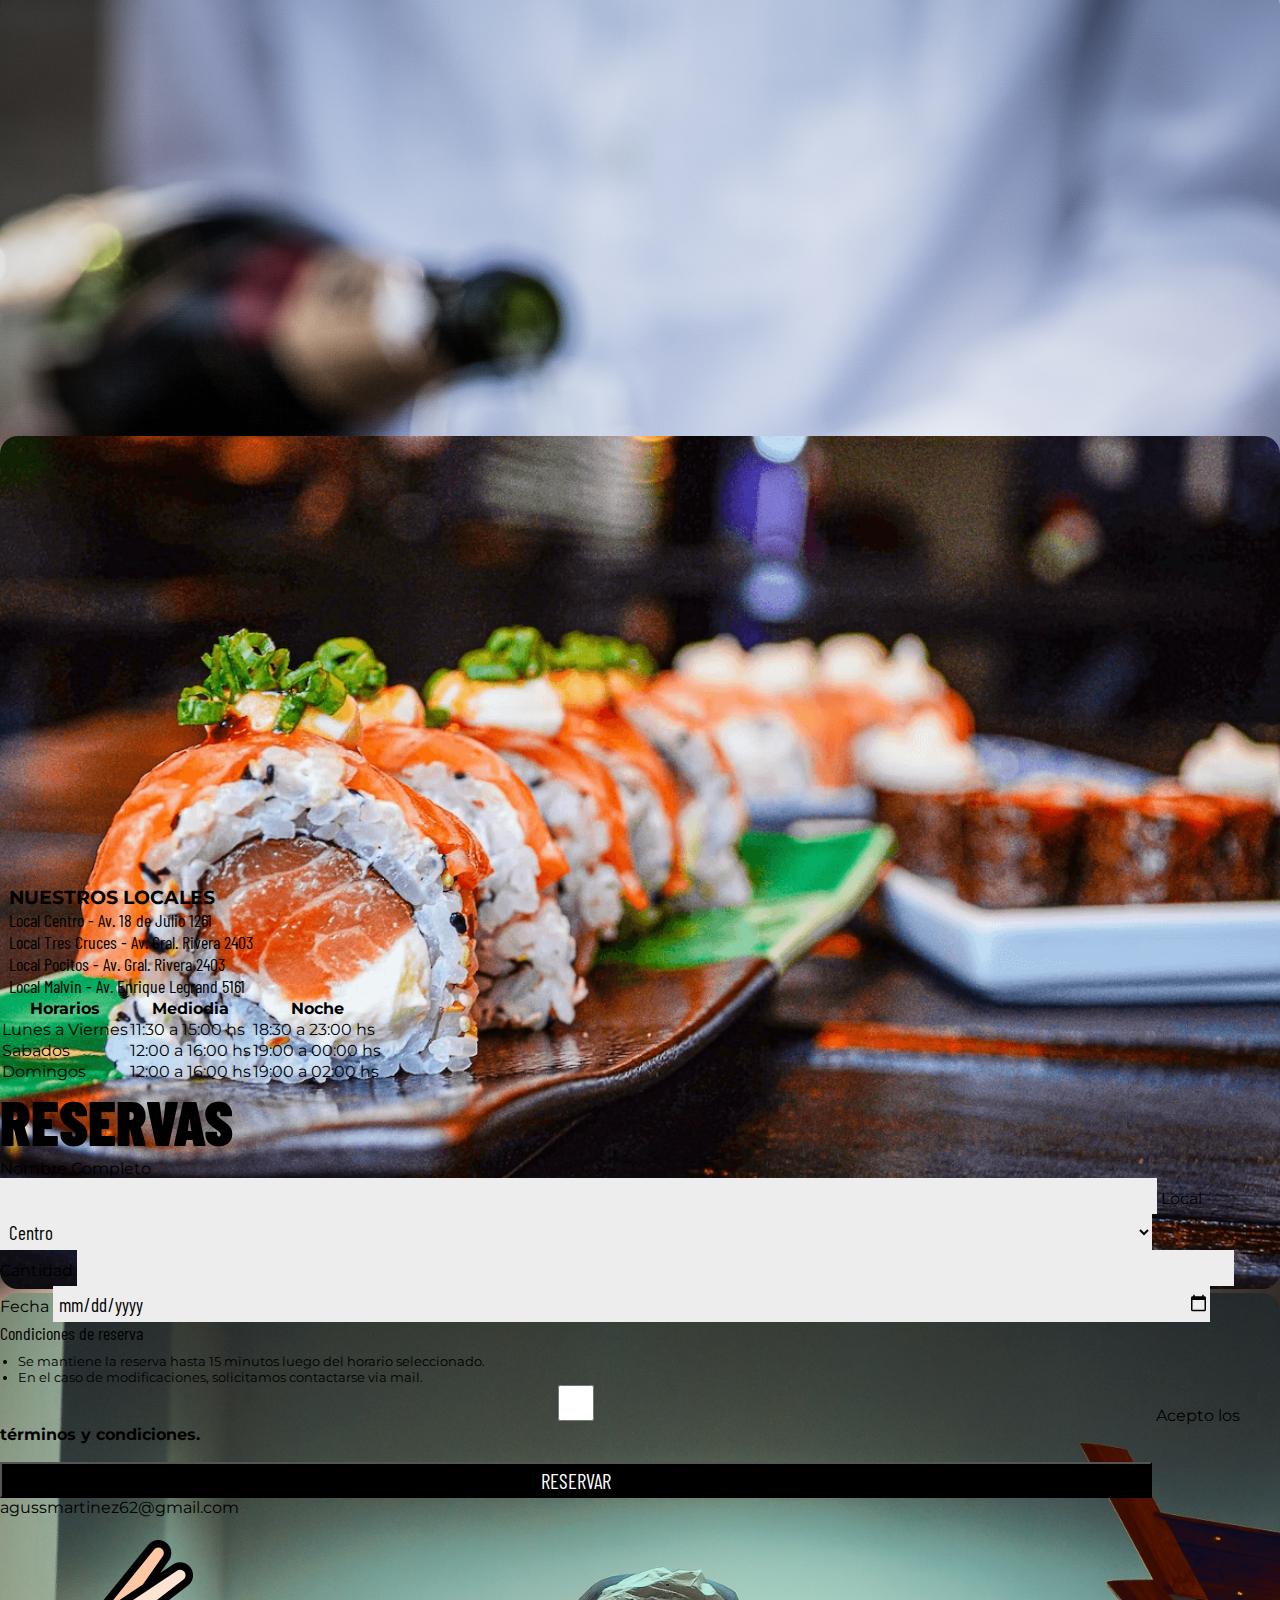
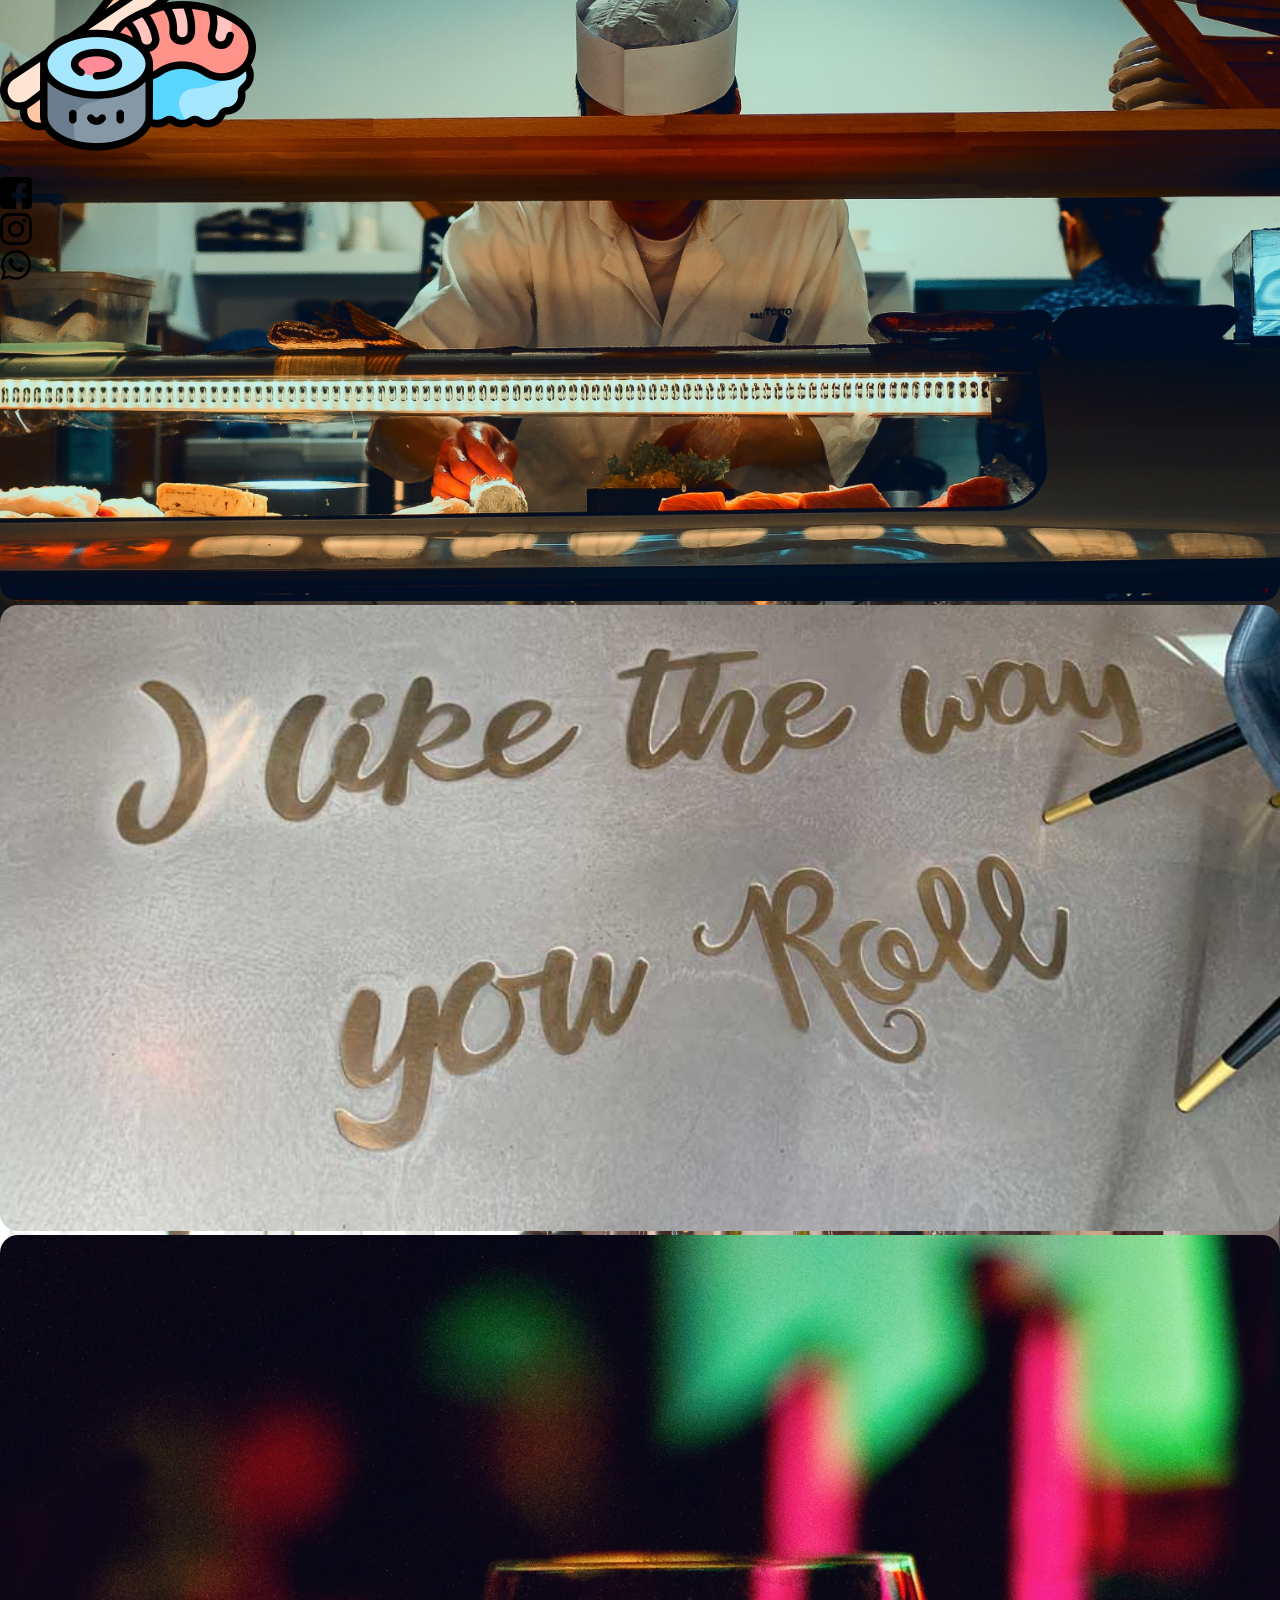
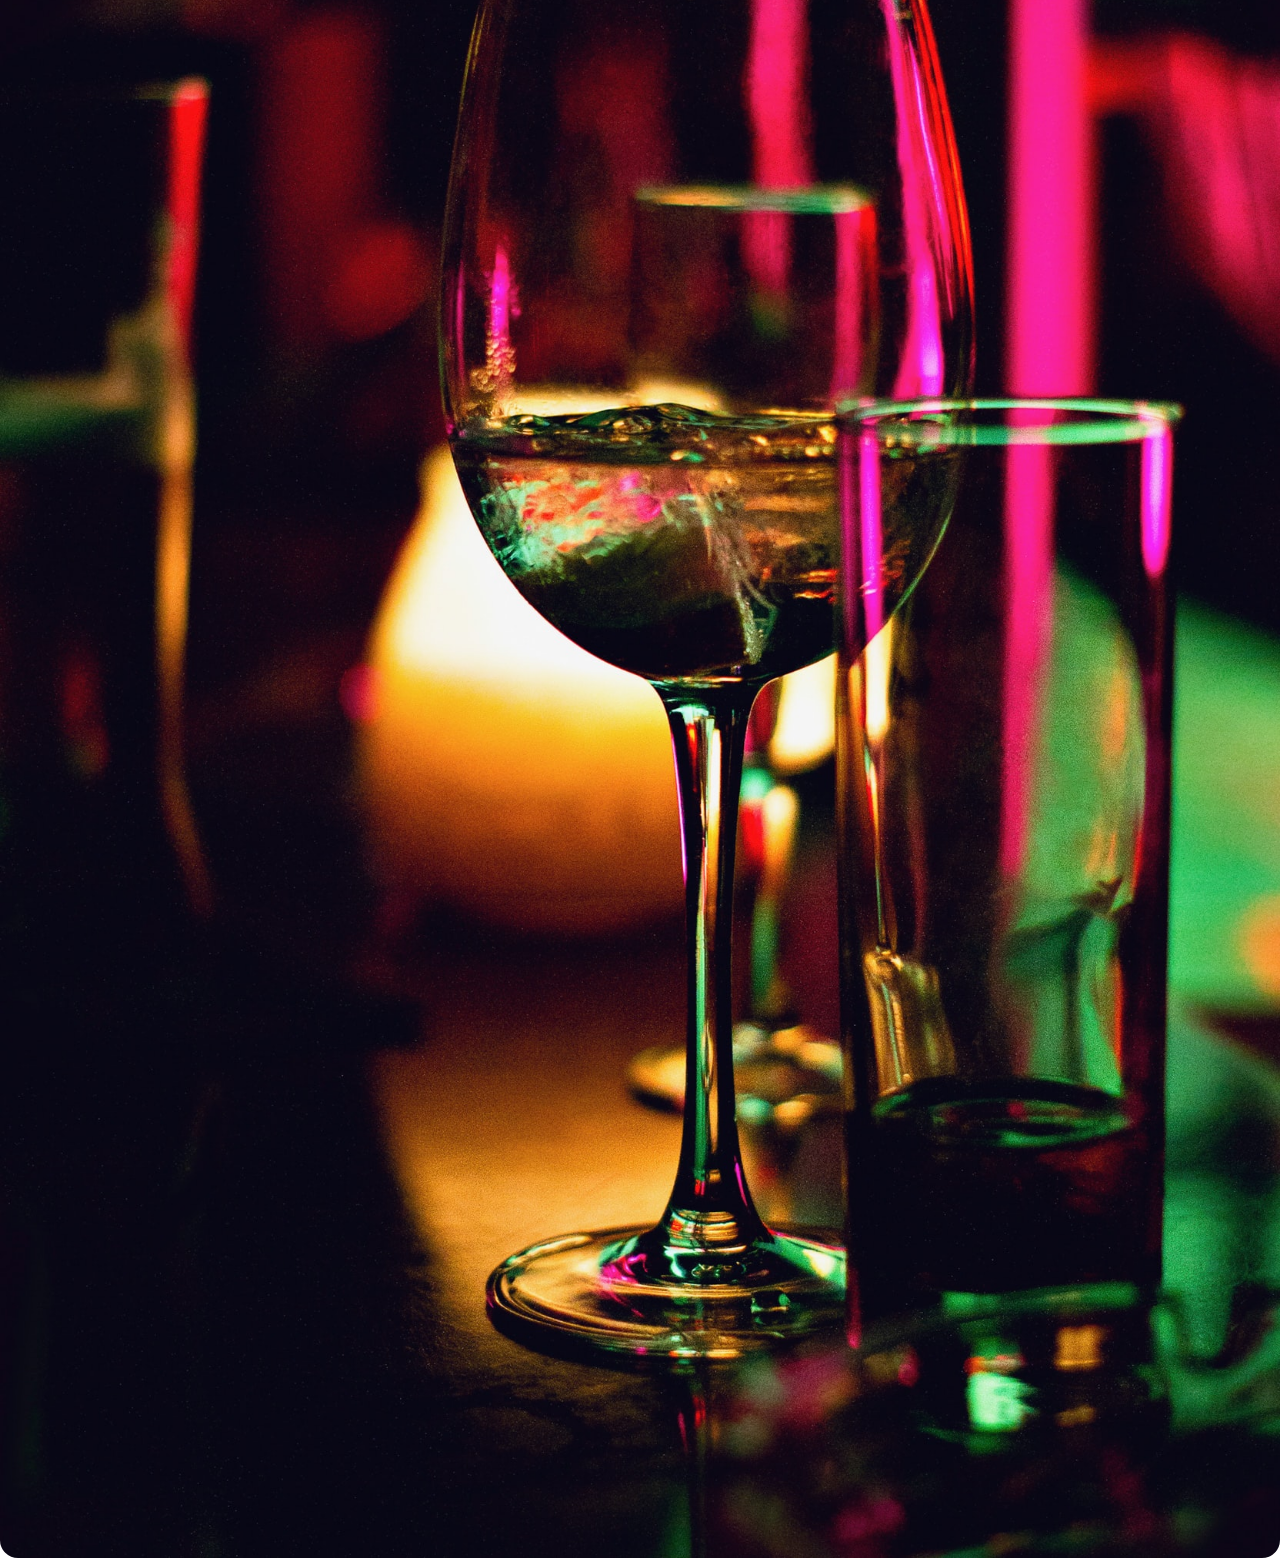
==== commit c75ec9d2: "cambio responsive del menu" ====
--- a/index.html
+++ b/index.html
@@ -41,13 +41,13 @@
       MENU
     </h1>
     <div class="container">
-      <div class="row row-cols-1 row-cols-lg-2 mb-lg-4 flex-lg-nowrap gap-3">
-        <article class="card col mb-4 mb-lg-0 d-inline-block p-0">
-          <div class="producto-img float-start">
-            <img class="img-fluid align-baseline" src="./images/uramaki.png" alt="Imagen ejemplo de sushi uramaki" title="Uramaki">
-          </div>
-          <div class="producto-info float-end">
-            <h2>
+      <div class="row justify-content-center">
+        <article class="col-10 col-lg-6 row d-flex p-0 mb-4 mb-lg-3 me-lg-4 p-2">
+          <div class="col-md-6 d-none d-md-block p-0">
+            <img class="img-fluid h-100" src="./images/uramaki.png" alt="Imagen ejemplo de sushi uramaki" title="Uramaki">
+          </div>
+          <div class="col-12 col-md-6 d-flex flex-column justify-content-center">
+            <h2 class="border-bottom border-2 border-dark">
               Uramaki
             </h2>
             <p>
@@ -55,50 +55,48 @@
             </p>
           </div>
         </article>
-        <article class="card col mb-4 mb-lg-0 d-inline-block p-0">
-          <div class="producto-img float-start">
-            <img class="img-fluid align-baseline" src="./images/sashimi.jpg" alt="Imagen ejemplo de sushi sashimi" title="Sashimi">
-          </div>
-          <div class="producto-info float-end">
-            <h2>
+        <article class="col-10 col-lg-6 row d-flex p-0 mb-4 mb-lg-3 p-2">
+          <div class="col-md-6 d-none d-md-block p-0">
+            <img class="img-fluid h-100" src="./images/sashimi.jpg" alt="Imagen ejemplo de sushi sashimi" title="Sashimi">
+          </div>
+          <div class="col-12 col-md-6 d-flex flex-column justify-content-center">
+            <h2 class="border-bottom border-2 border-dark">
               Sashimi
             </h2>
             <p>
               Salmon Sashimi, Hamachi Sashimi, Tuna Sashimi, Sashimi Mix
             </p>
-          </div>  
-        </article>
-      </div>
-
-      <div class="row row-cols-1 row-cols-lg-2 mb-5 flex-lg-nowrap gap-3">
-        <article class="card col mb-4 mb-lg-0 d-inline-block p-0">
-          <div class="producto-img float-start">
-            <img class="img-fluid align-baseline" src="./images/sushiboat.png" alt="Imagen ejemplo de nuestro barco de suhi" title="Sushi boat">
-          </div>
-          <div class="producto-info float-end">
-            <h2>
+          </div>
+        </article>
+      </div>
+      <div class="row justify-content-center">
+        <article class="col-10 col-lg-6 row d-flex p-0 mb-4 mb-lg-3 me-lg-4 p-2">
+          <div class="col-md-6 d-none d-md-block p-0">
+            <img class="img-fluid h-100" src="./images/hosomaki.png" alt="Imagen ejemplo de sushi hosomaki" title="Hosomaki">
+          </div>
+          <div class="col-12 col-md-6 d-flex flex-column justify-content-center">
+            <h2 class="border-bottom border-2 border-dark">
+              Hosomaki
+            </h2>
+            <p>
+              Kappa Maki, Cheese Maki, Salmon Maki, Avocado Maki, Spicy Tuna Maki
+            </p>
+          </div>
+        </article>
+        <article class="col-10 col-lg-6 row d-flex p-0 mb-5 p-2">
+          <div class="col-md-6 d-none d-md-block p-0">
+            <img class="img-fluid h-100" src="./images/sushiboat.png" alt="Imagen ejemplo de nuestro barco de suhi" title="Sushi boat">
+          </div>
+          <div class="col-12 col-md-6 d-flex flex-column justify-content-center">
+            <h2 class="border-bottom border-2 border-dark">
               Sushi Boat
             </h2>
             <p>
               Boat For Two, Oishi Boat, Dragon Boat, Custom Boat
             </p>
-          </div> 
-        </article>
-        <article class="card col mb-5 mb-lg-0 d-inline-block p-0">
-          <div class="producto-img float-start">
-            <img class="img-fluid align-baseline" src="./images/hosomaki.png" alt="Imagen ejemplo de sushi hosomaki" title="Hosomaki">
-          </div>
-          <div class="producto-info float-end">
-            <h2>
-              Hosomaki
-            </h2>
-            <p>
-              Kappa Maki, Cheese Maki, Salmon Maki, Avocado Maki, Spicy Tuna Maki
-            </p>
-          </div>
-        </article>
-      </div>
-      
+          </div>
+        </article>
+      </div>
     </div>
     
   </section>
@@ -137,7 +135,7 @@
       </div>
       <div class="row my-5">
         <div class="row">
-          <div id="nuestros-locales" class="col-12 col-lg-6 d-flex flex-column justify-content-between mt-3 mt-lg-0 mb-sm-5 mb-lg-0 ms-sm-2 ms-lg-0">
+          <div id="nuestros-locales" class="col-12 col-lg-6 d-flex flex-column justify-content-between mt-3 mt-lg-0 mb-5 mb-lg-0 ms-sm-2 ms-lg-0">
             <h3 class="fw-bolder">NUESTROS LOCALES</h3>
             <ul class="list-unstyled mb-0">
               <li class="fw-bolder">Local Centro - Av. 18 de Julio 1261</li>
--- a/css/styles.css
+++ b/css/styles.css
@@ -1,10 +1,6 @@
 * {
   margin: 0;
   padding: 0;
-}
-
-body{
-  min-width:700px;
 }
 
 h1, h2, li {
@@ -32,9 +28,6 @@
 #menu .img-fluid {
   object-fit: cover;
   border-radius: 1vh;
-  position: relative;
-  top: -1vh;
-  left: -1vh;
 } 
 
 #aboutus, #footer, header div, #menu article {
@@ -50,13 +43,8 @@
   font-weight: 900;
 }
 
-#menu article .producto-img {
-  width: 45%;
-  height: 100%;
-}
-
-#menu article .producto-info {
-  width: 50%;
+#menu article {
+  height: 20vh;
 }
 
 #menu article {
@@ -142,29 +130,20 @@
   nav .img-fluid {
     height: 10vh;
   }
-  #menu .img-fluid {
-    height: 30vh;
-    width: 40vw;
-  }
 }
 
 @media (min-width: 768px) {
   header h1 {
     font-size: 18vh;
   }
-  #menu .img-fluid {
+  #menu article {
     height: 30vh;
-    width: 40vw;
   }
 }
 
 @media (min-width: 992px) {
   nav .img-fluid {
     height: 10vh;
-  }
-  #menu .img-fluid {
-    height: 30vh;
-    width: 40vw;
   }
   #aboutus .container > .row > .col-12 {
     height: 50vh;
@@ -178,8 +157,4 @@
   nav .img-fluid {
     height: 10vh;
   }
-  #menu .img-fluid {
-    height: 30vh;
-    width: 25vw;
-  }
 }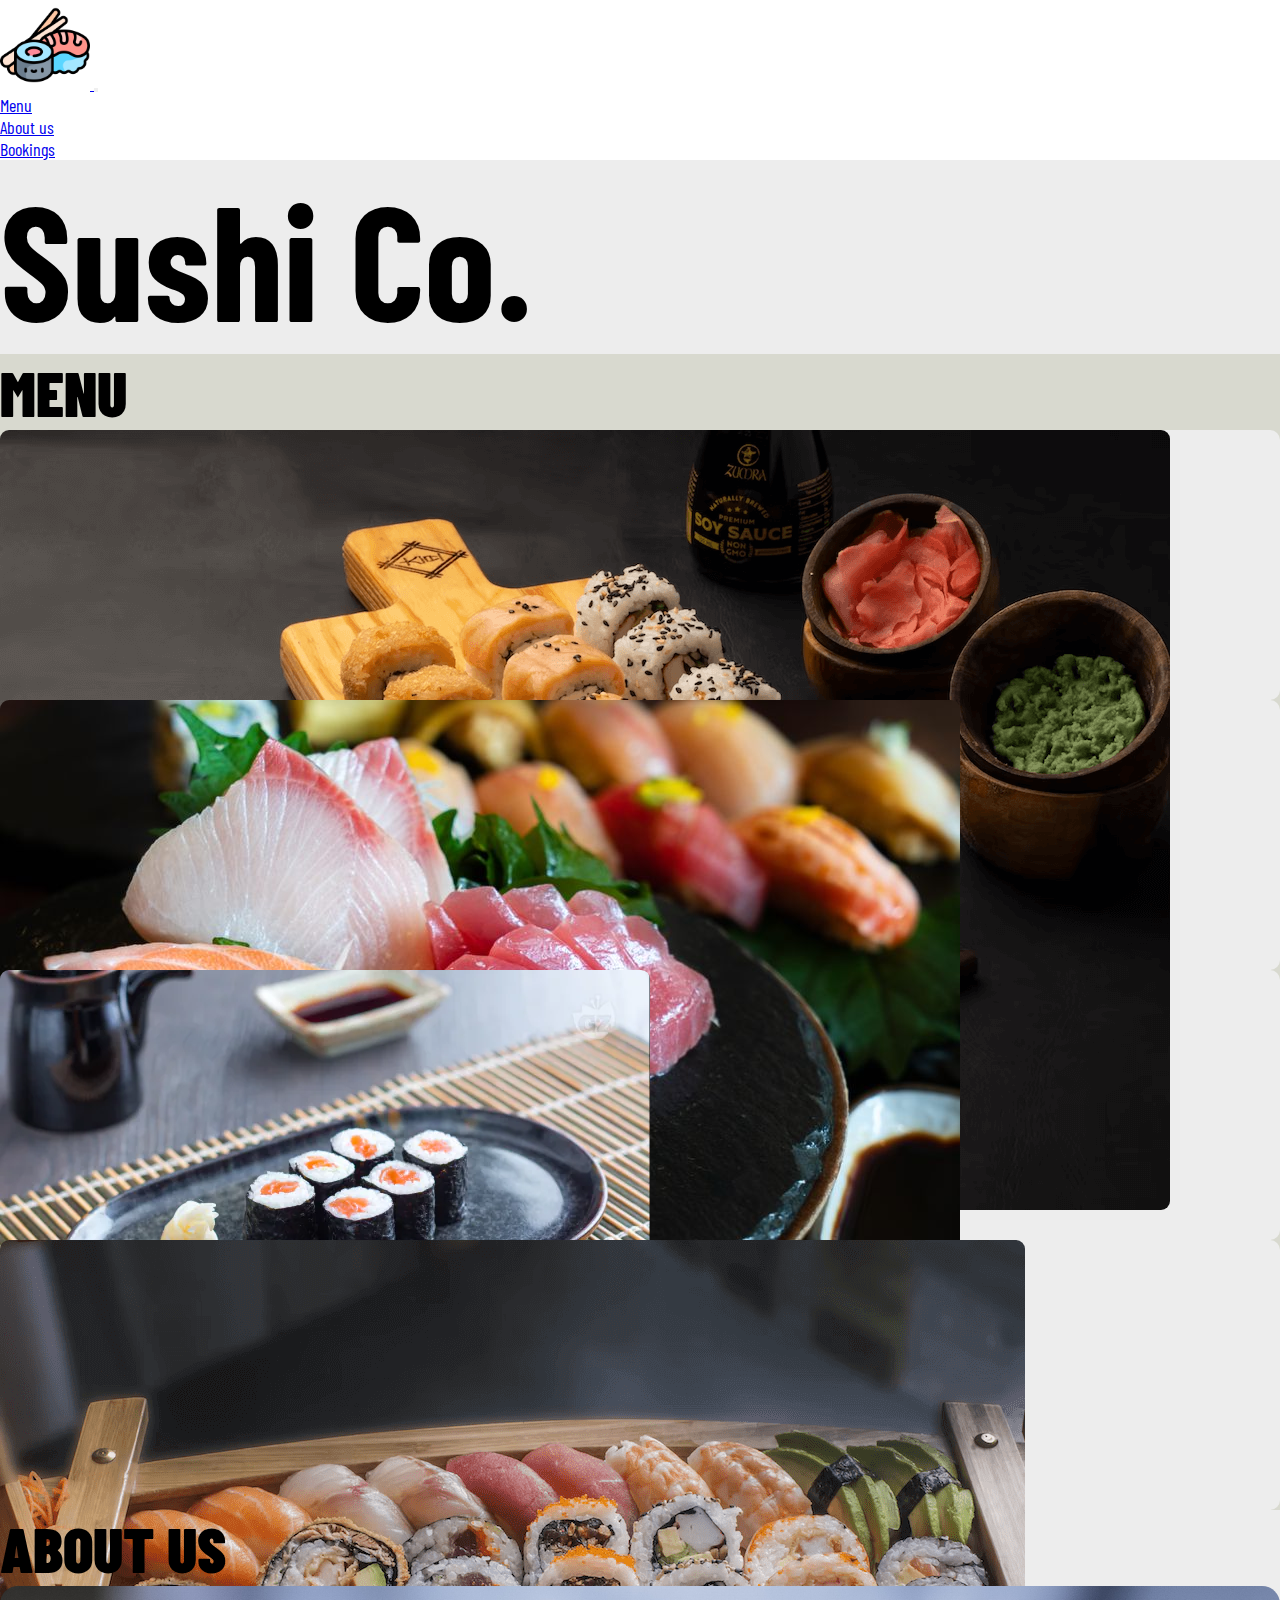
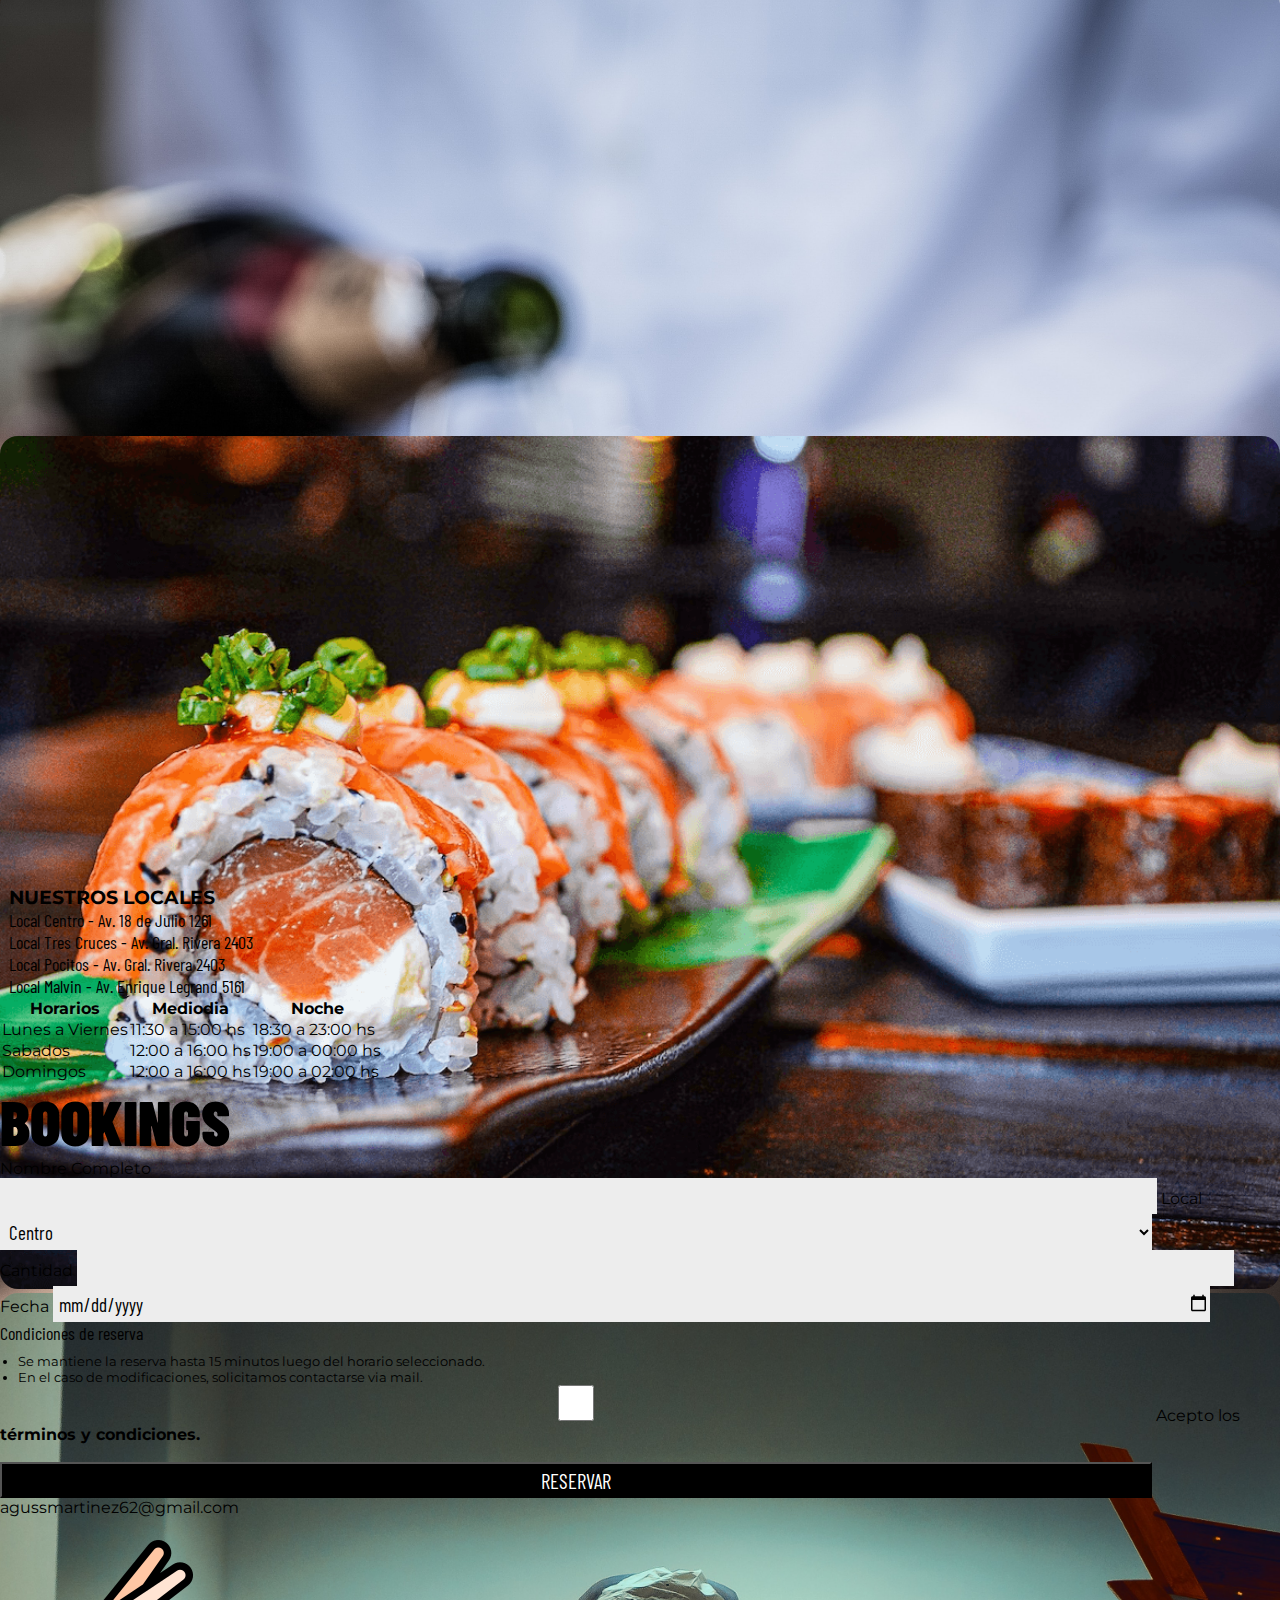
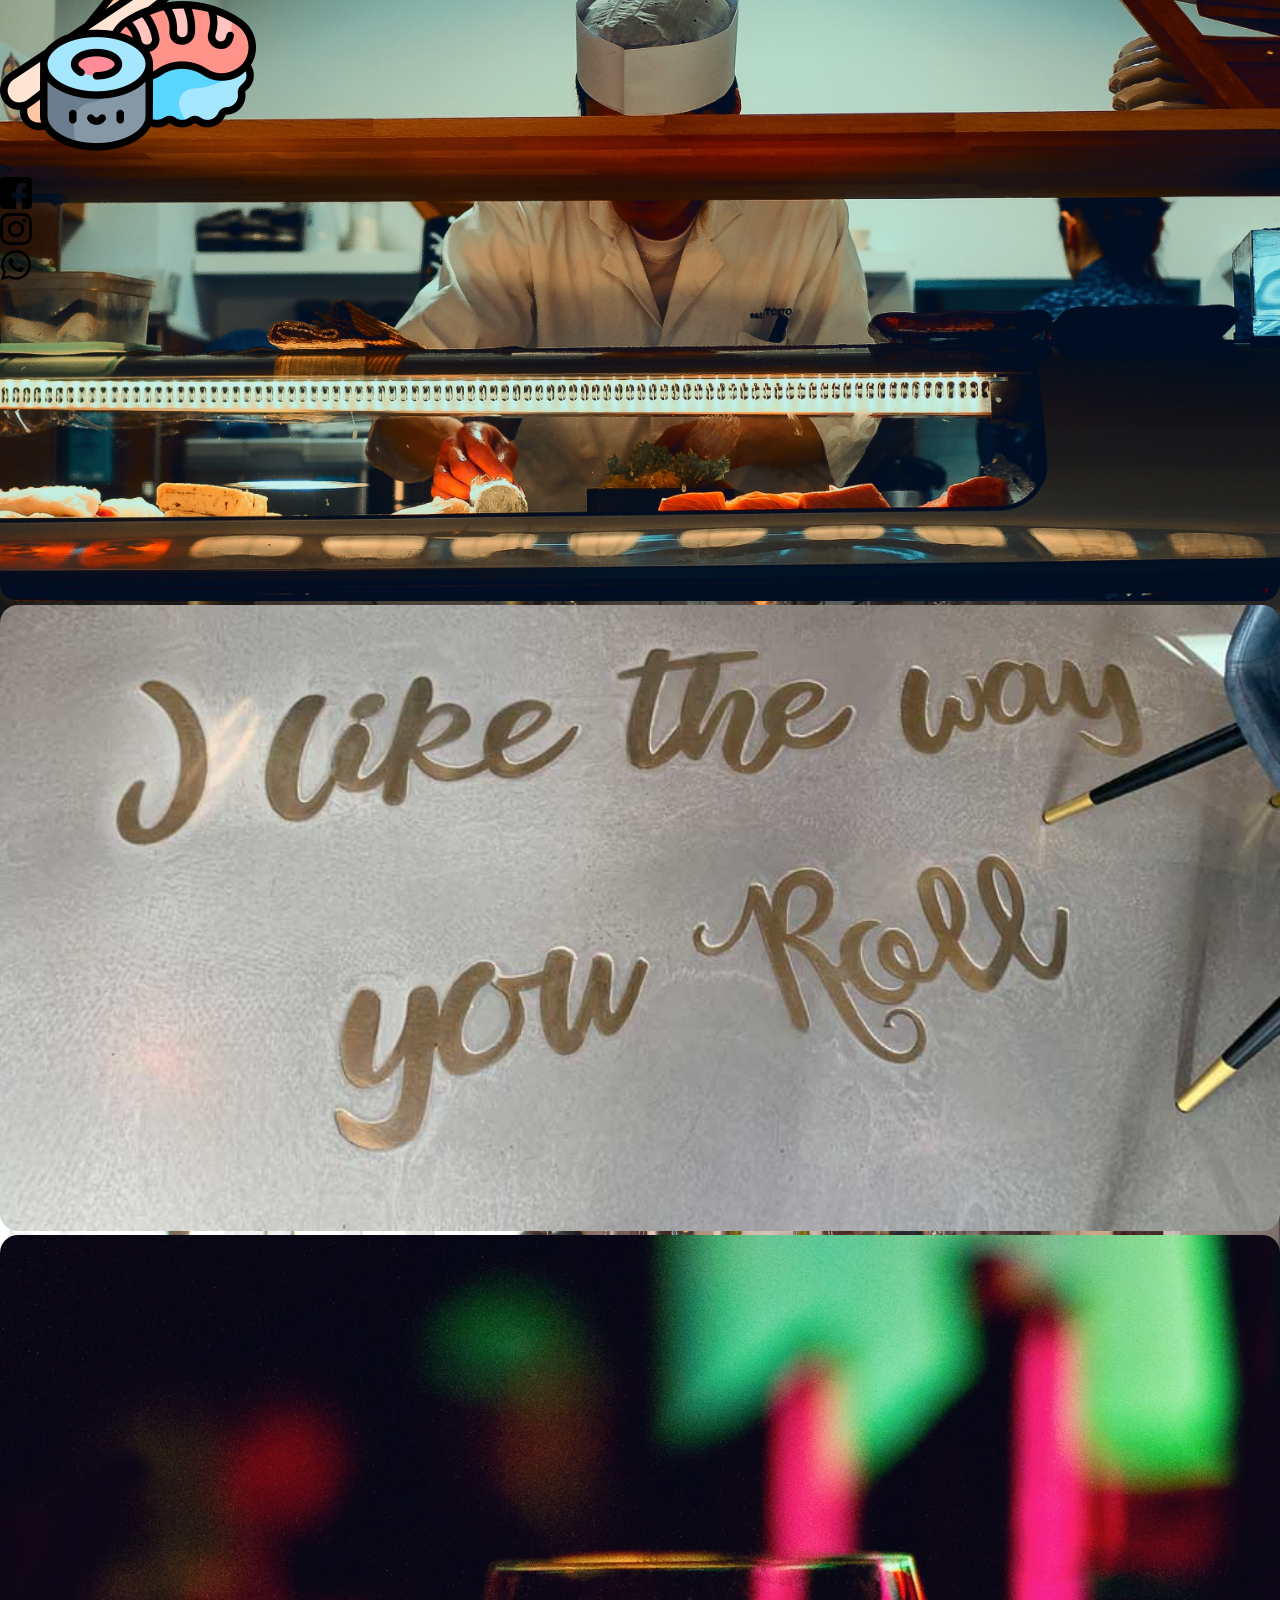
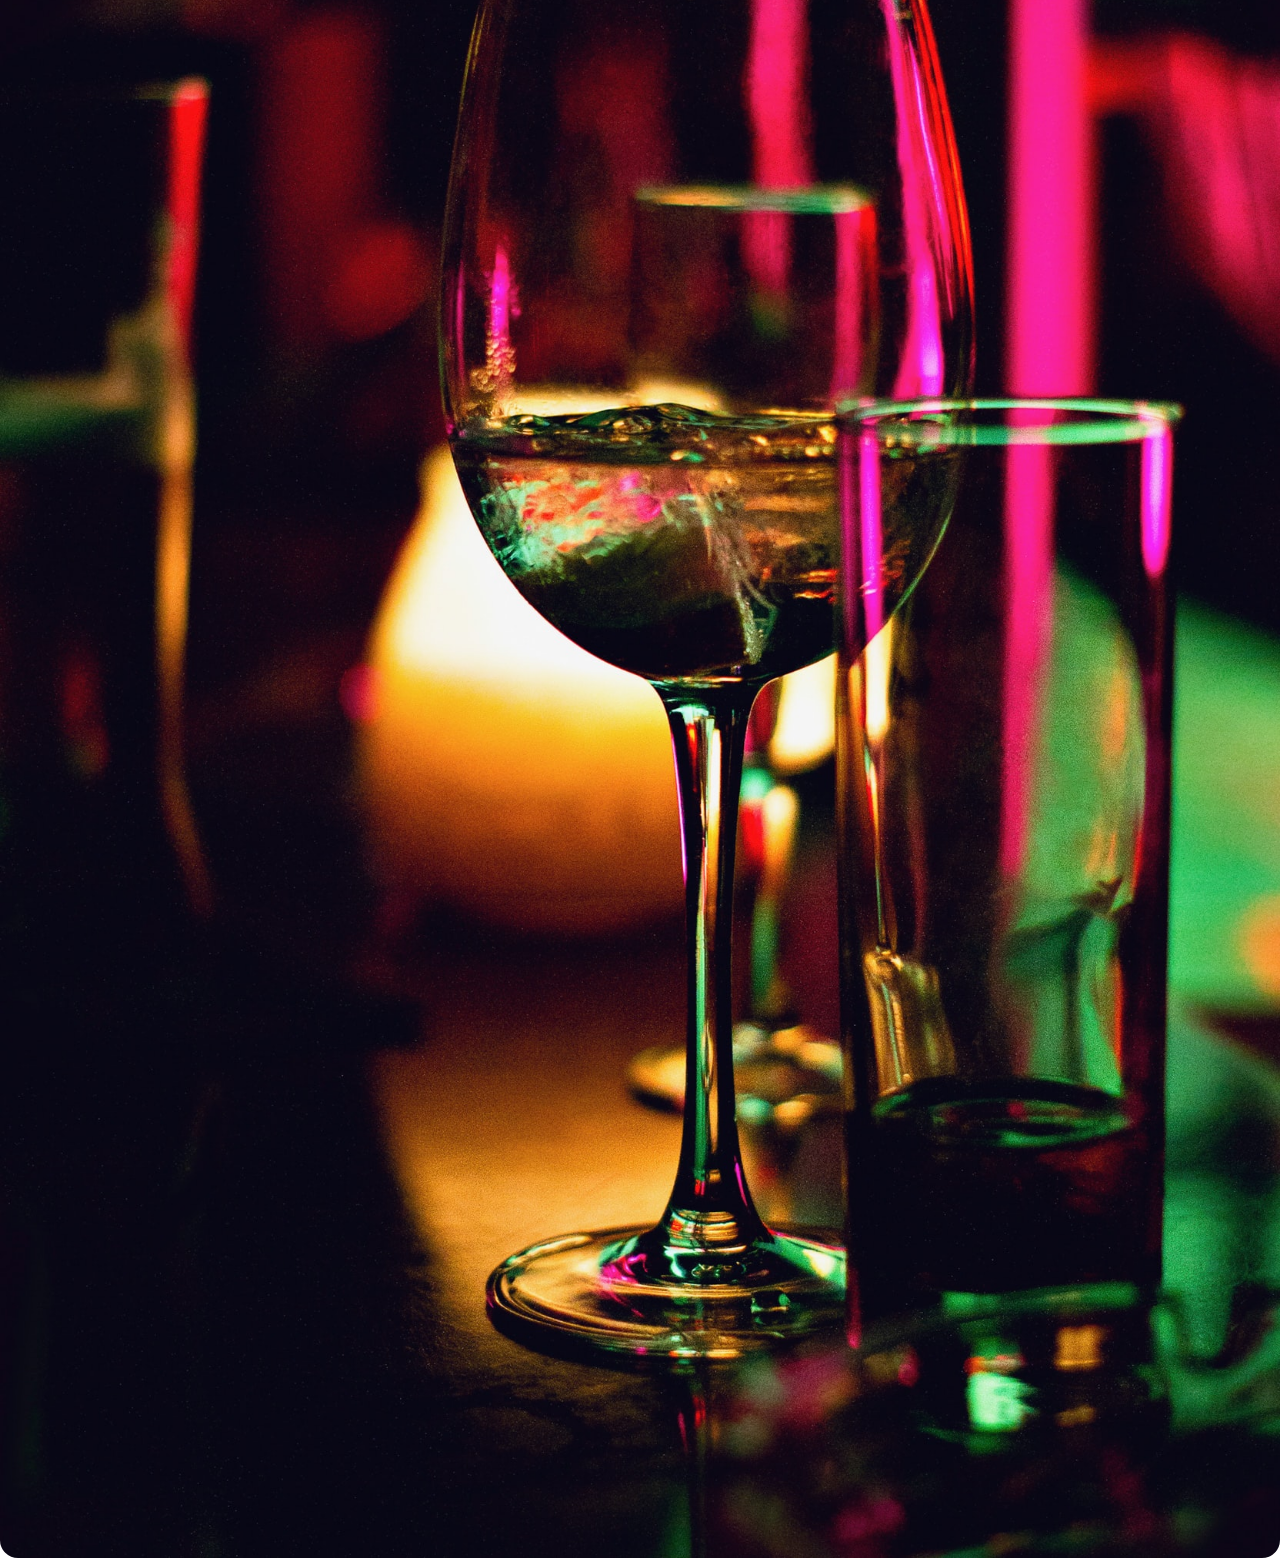
==== commit 9bd65c79: "Update index.html" ====
--- a/index.html
+++ b/index.html
@@ -178,7 +178,7 @@
   </section>
   <section id="bookings" class="">
     <h1 class="col text-center py-5">
-      RESERVAS
+      BOOKINGS
     </h1>
     <div class="container">
         <form class="row mb-5">
@@ -244,4 +244,4 @@
   </footer>
   <script src="https://cdn.jsdelivr.net/npm/bootstrap@5.2.3/dist/js/bootstrap.bundle.min.js"></script>
 </body>
-</html>+</html>
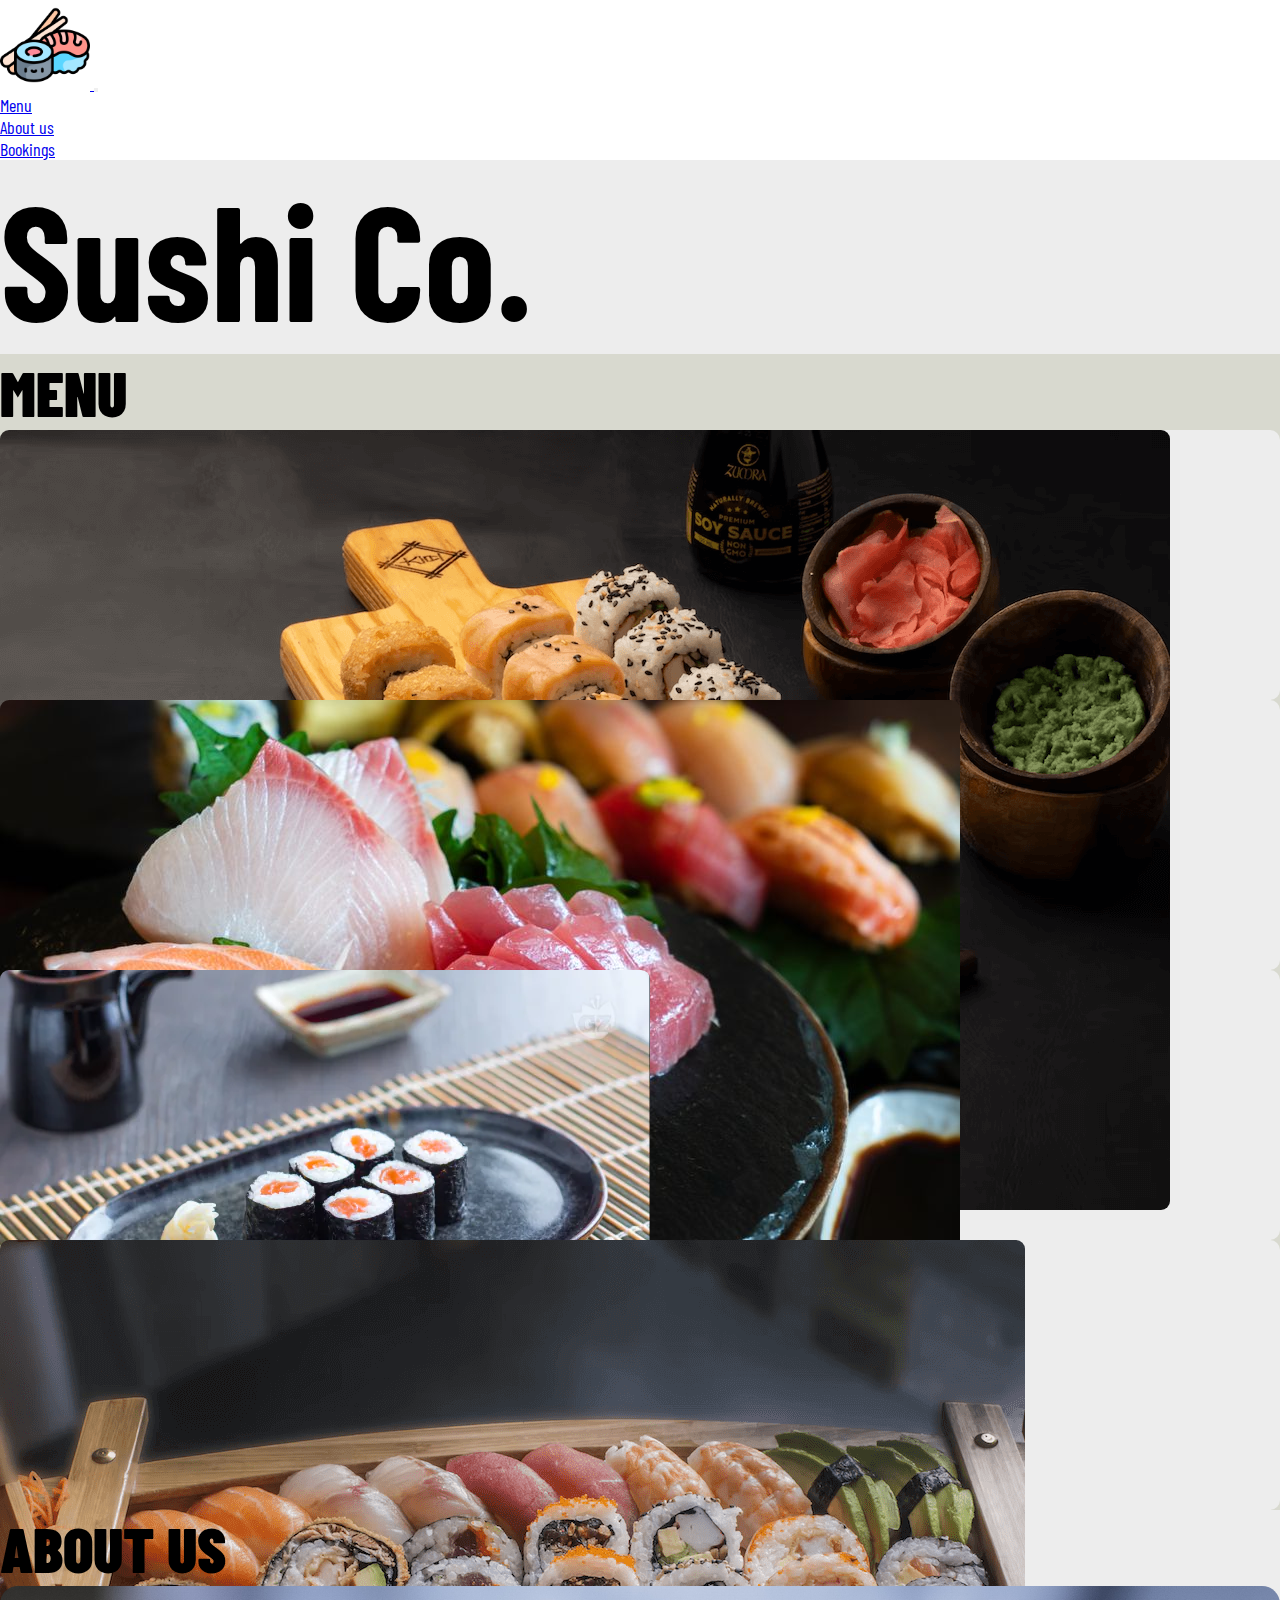
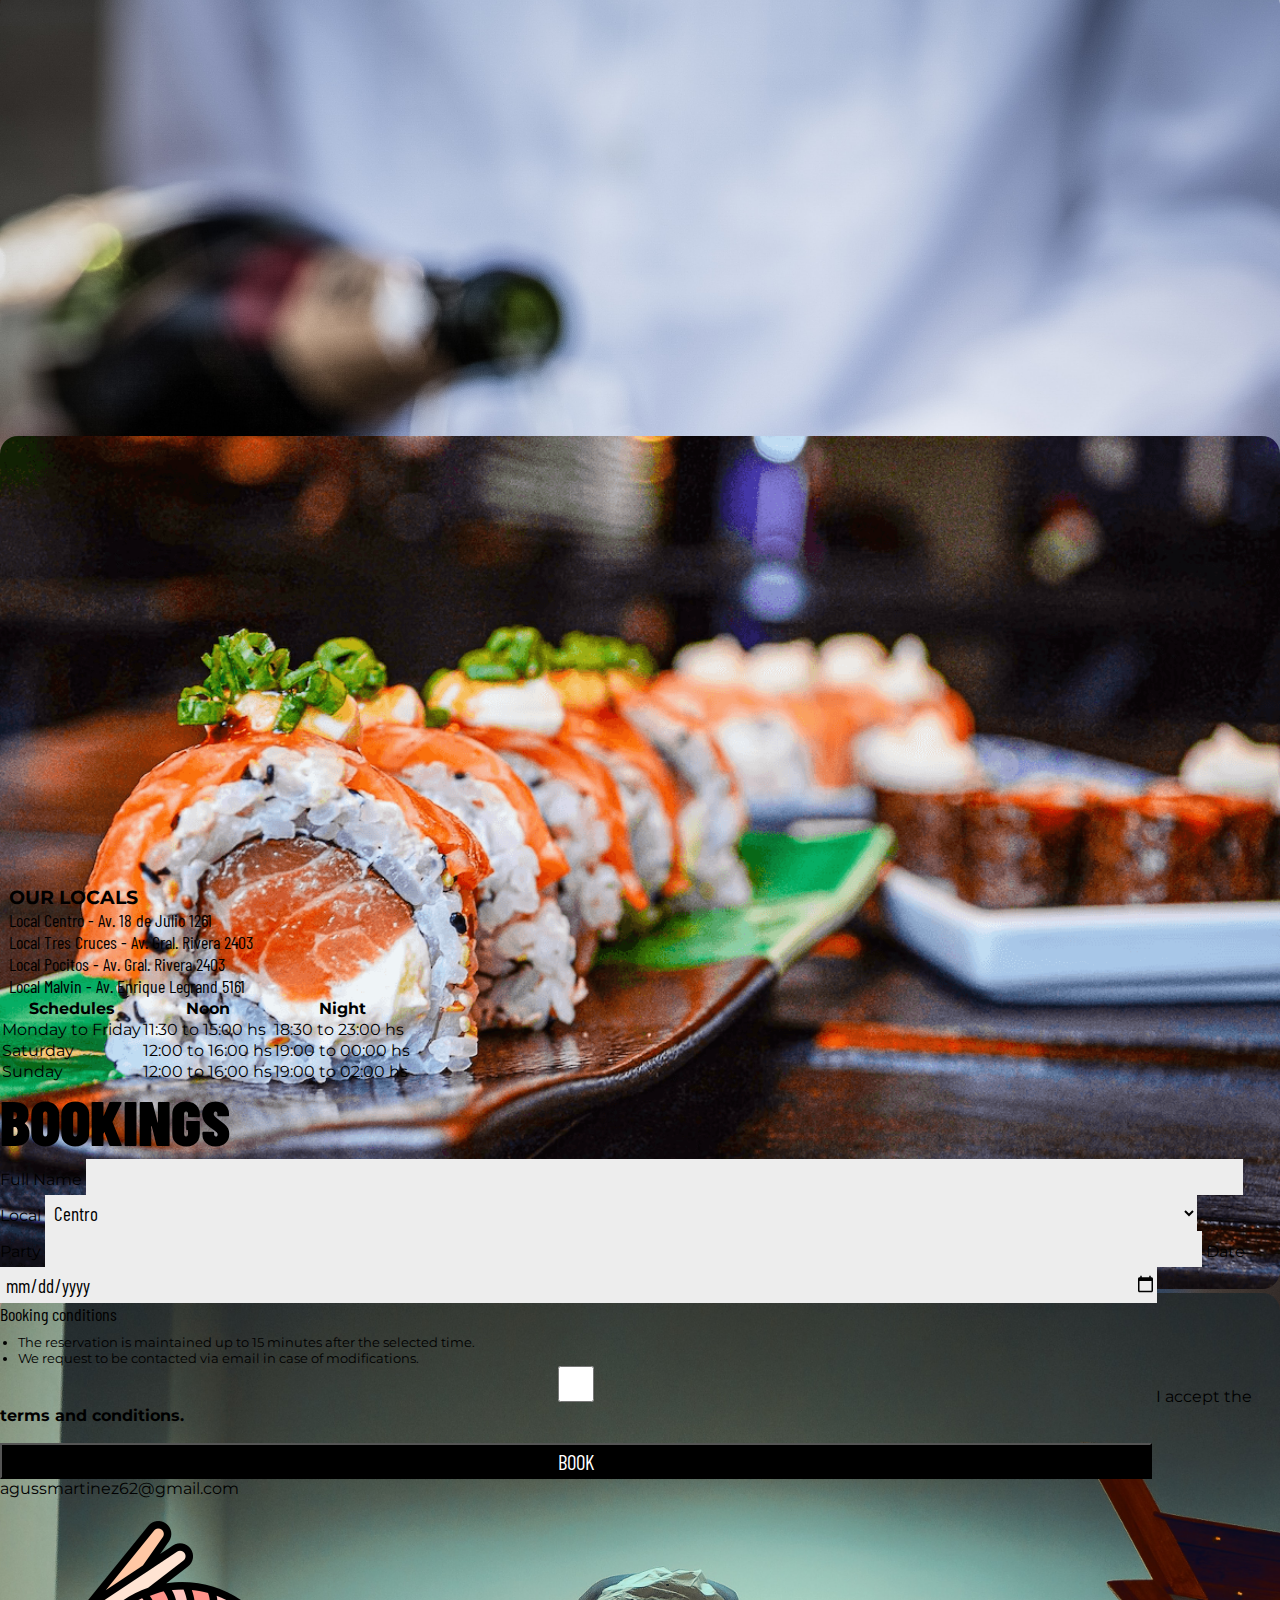
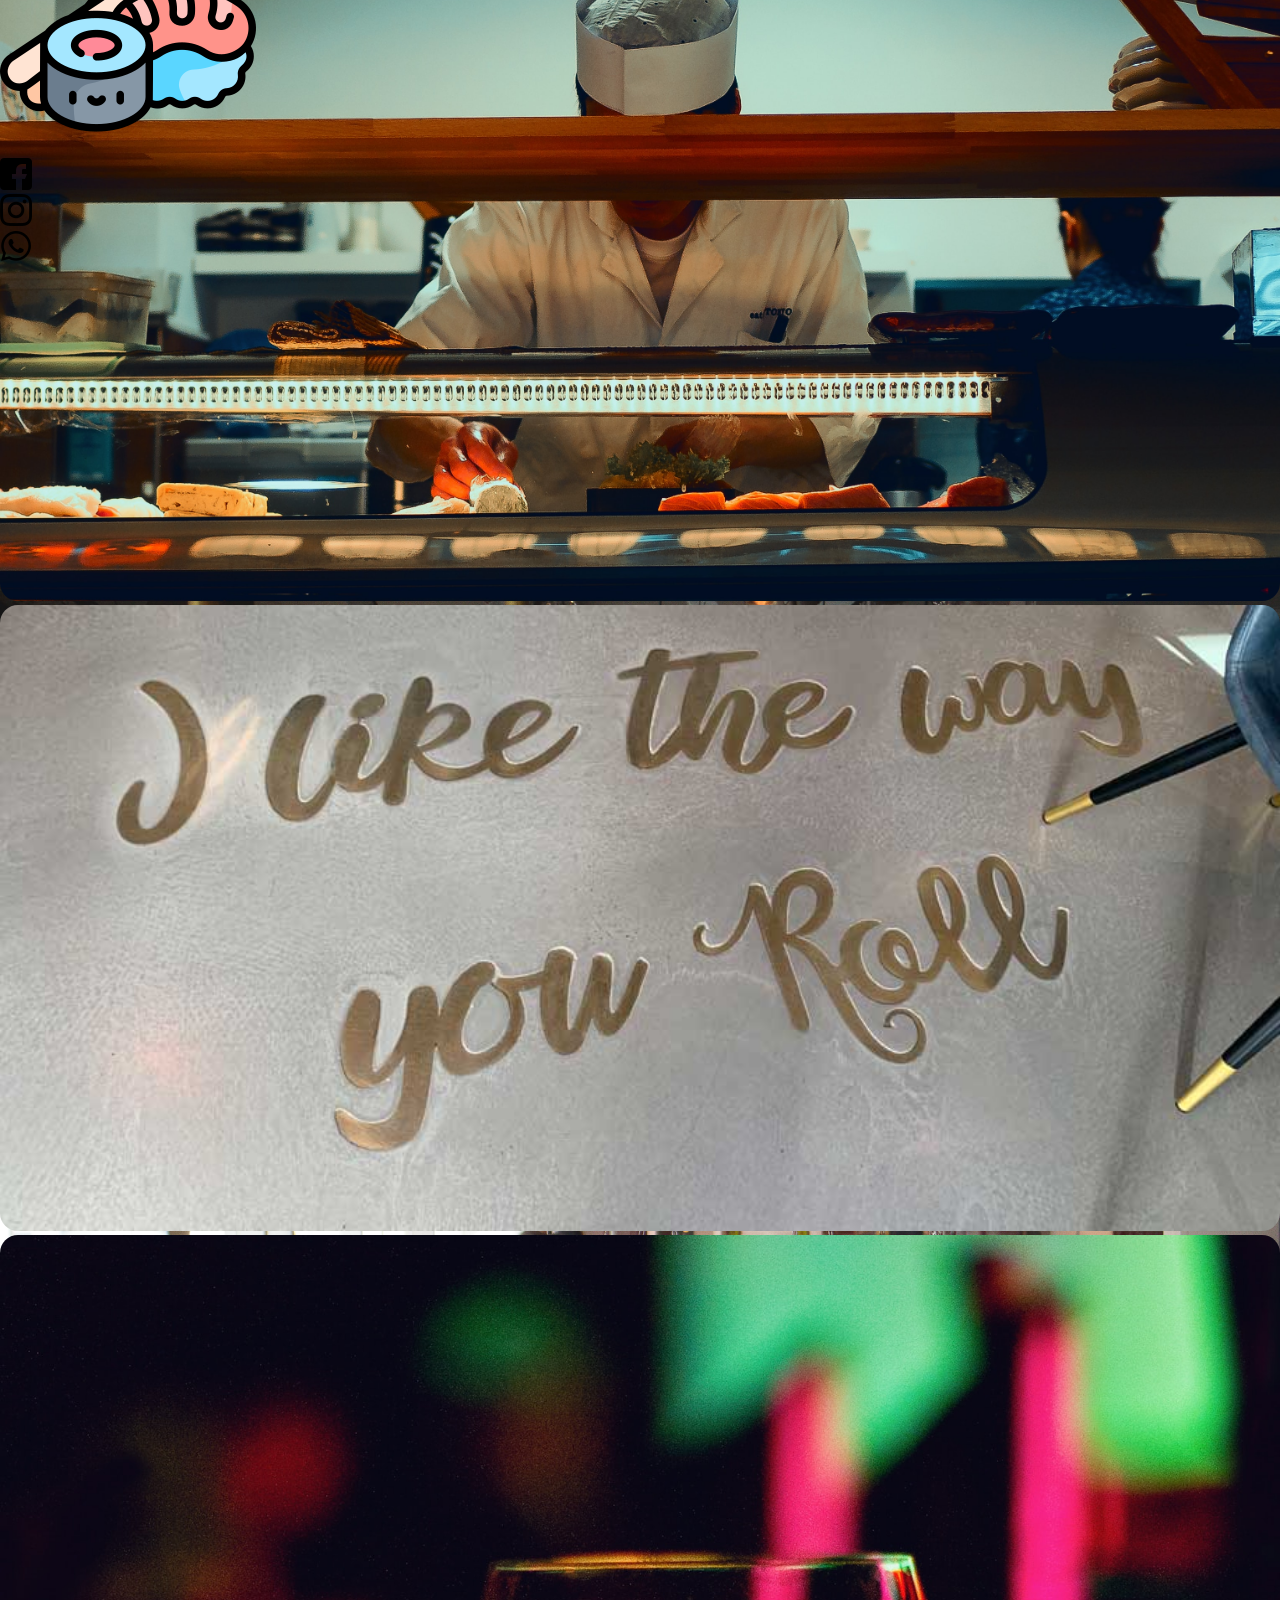
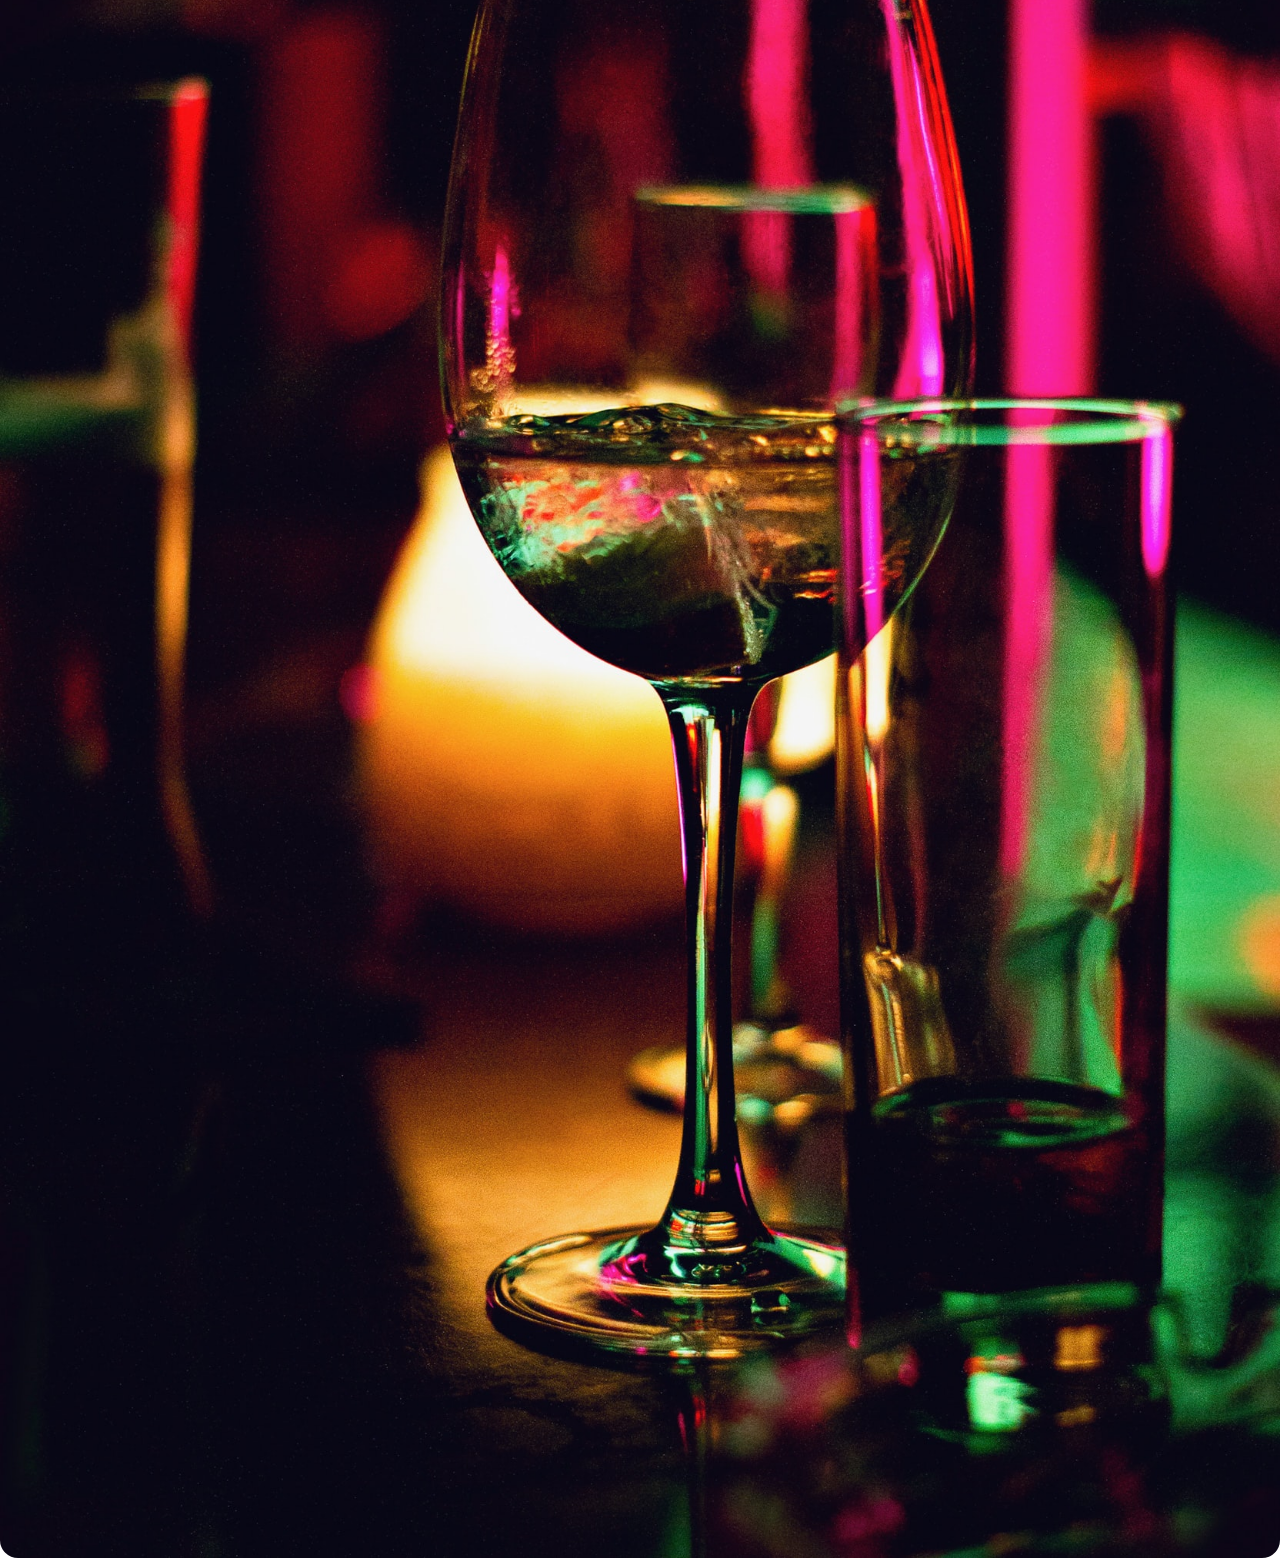
==== commit b788b806: "traduccion a ingles" ====
--- a/index.html
+++ b/index.html
@@ -136,7 +136,7 @@
       <div class="row my-5">
         <div class="row">
           <div id="nuestros-locales" class="col-12 col-lg-6 d-flex flex-column justify-content-between mt-3 mt-lg-0 mb-5 mb-lg-0 ms-sm-2 ms-lg-0">
-            <h3 class="fw-bolder">NUESTROS LOCALES</h3>
+            <h3 class="fw-bolder">OUR LOCALS</h3>
             <ul class="list-unstyled mb-0">
               <li class="fw-bolder">Local Centro - Av. 18 de Julio 1261</li>
               <li class="fw-bolder">Local Tres Cruces - Av. Gral. Rivera 2403</li>
@@ -148,26 +148,26 @@
             <table class="table table-striped">
               <thead>
                 <tr>
-                  <th class="bg-black text-light"> Horarios</th>
-                  <th class="bg-black text-light fw-bolder">Mediodia</th>
-                  <th class="bg-black text-light fw-bolder">Noche</th>
+                  <th class="bg-black text-light"> Schedules</th>
+                  <th class="bg-black text-light fw-bolder">Noon</th>
+                  <th class="bg-black text-light fw-bolder">Night</th>
                 </tr>
               </thead>
               <tbody>
                 <tr>
-                  <td class="bg-black text-light fw-bolder">Lunes a Viernes</td>
-                  <td class="">11:30 a 15:00 hs</td>
-                  <td class="">18:30 a 23:00 hs</td>
-                </tr>
-                <tr>
-                  <td class="bg-black text-light fw-bolder">Sabados</td>
-                  <td class="">12:00 a 16:00 hs</td>
-                  <td class="">19:00 a 00:00 hs</td>
-                </tr>
-                <tr>
-                  <td class="bg-black text-light fw-bolder">Domingos</td>
-                  <td class="">12:00 a 16:00 hs</td>
-                  <td class="">19:00 a 02:00 hs</td>
+                  <td class="bg-black text-light fw-bolder">Monday to Friday</td>
+                  <td class="">11:30 to 15:00 hs</td>
+                  <td class="">18:30 to 23:00 hs</td>
+                </tr>
+                <tr>
+                  <td class="bg-black text-light fw-bolder">Saturday</td>
+                  <td class="">12:00 to 16:00 hs</td>
+                  <td class="">19:00 to 00:00 hs</td>
+                </tr>
+                <tr>
+                  <td class="bg-black text-light fw-bolder">Sunday</td>
+                  <td class="">12:00 to 16:00 hs</td>
+                  <td class="">19:00 to 02:00 hs</td>
                 </tr>
               </tbody>
             </table>
@@ -183,7 +183,7 @@
     <div class="container">
         <form class="row mb-5">
           <div class="col-8 col-lg-5 d-flex flex-column justify-content-between mb-5 mb-lg-0">
-            <label for="nombre">Nombre Completo</label>
+            <label for="nombre">Full Name</label>
             <input class="mb-5" type="text" name="nombreCliente" id="nombre" required>
 
             <label for="local">Local</label>
@@ -195,25 +195,25 @@
             </select>
           </div>
           <div class="col-4 col-lg-2 d-flex flex-column justify-content-between mb-5 mb-lg-0">
-            <label for="cantidad">Cantidad</label>
+            <label for="cantidad">Party</label>
             <input class="mb-5" type="number" name="cantidadReserva" id="cantidad" required>
 
-            <label for="fecha">Fecha</label>
+            <label for="fecha">Date</label>
             <input type="date" name="fechaReserva" id="fecha" required>
           </div>
           <div class="col-12 col-lg-5">
-            <p class="fw-bolder mb-0">Condiciones de reserva</p>
+            <p class="fw-bolder mb-0">Booking conditions</p>
             <ul class="fw-normal">
-              <li>Se mantiene la reserva hasta 15 minutos luego del horario seleccionado.</li>
-              <li>En el caso de modificaciones, solicitamos contactarse via mail.</li>
+              <li>The reservation is maintained up to 15 minutes after the selected time.</li>
+              <li>We request to be contacted via email in case of modifications.</li>
             </ul>
             <div class="d-flex align-items-center">
               <input class="w-auto me-2" type="checkbox" name="aceptaTerminos" id="terminos">
-              <label for="terminos">Acepto los <strong>términos y condiciones.</strong></label>
+              <label for="terminos">I accept the <strong>terms and conditions.</strong></label>
             </div>
             <br>
             <button>
-              RESERVAR
+              BOOK
             </button>
         </form>
     </div>
